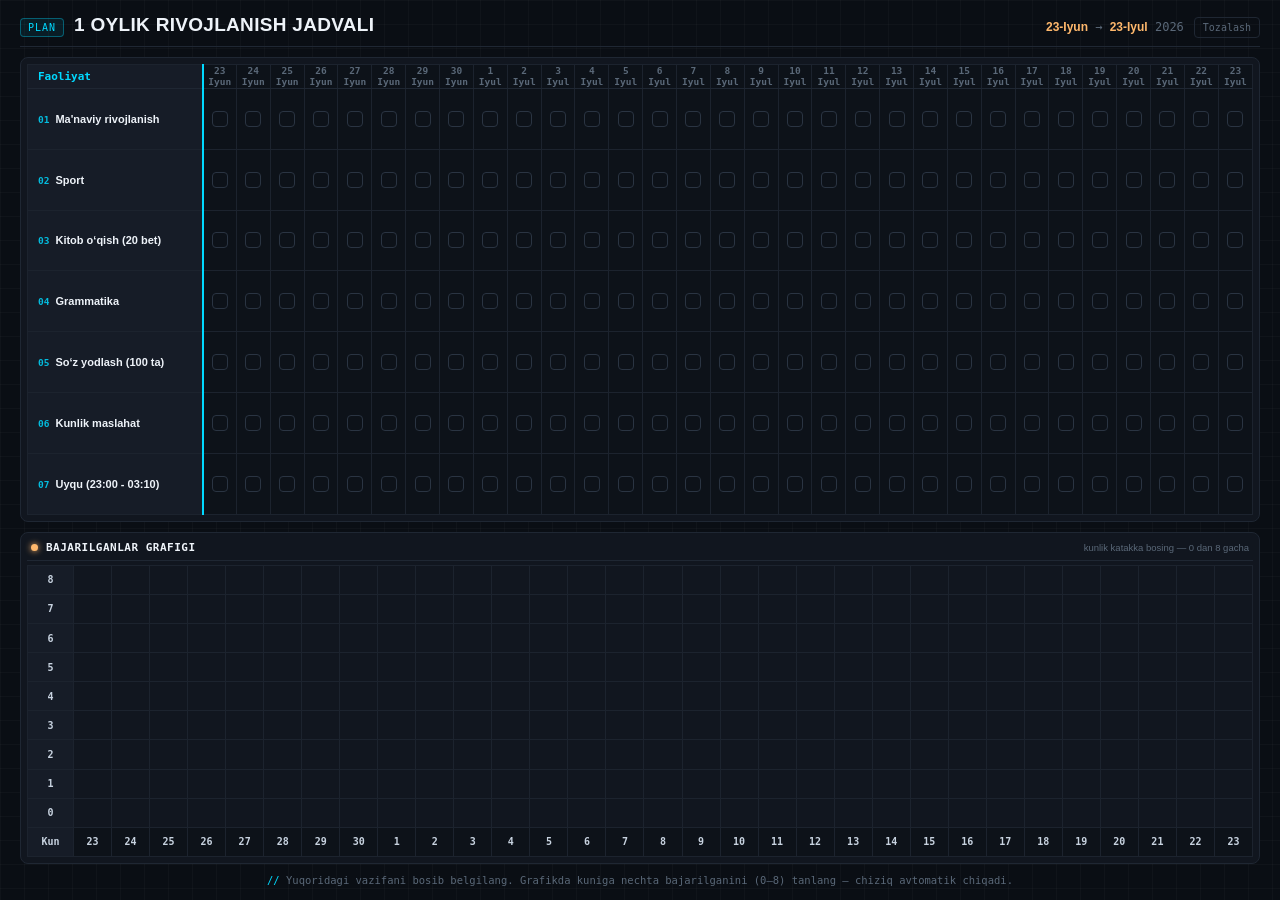
==== index.html @ 4766014f "Start" ====
<!-- <!doctype html>
<html lang="uz">
  <head>
    <meta charset="UTF-8" />
    <meta name="viewport" content="width=device-width, initial-scale=1.0" />
    <title>1 Oylik Reja</title>

    <style>
      * {
        margin: 0;
        padding: 0;
        box-sizing: border-box;
        font-family: "Segoe UI", sans-serif;
      }

      html,
      body {
        height: 100%;
        overflow: hidden;
        background: #0f172a;
        color: white;
        padding: 14px 18px;
        display: flex;
        flex-direction: column;
        gap: 10px;
      }

      .title {
        text-align: center;
        flex: 0 0 auto;
      }

      .title h1 {
        font-size: 24px;
        background: linear-gradient(45deg, #38bdf8, #22c55e);
        -webkit-background-clip: text;
        -webkit-text-fill-color: transparent;
        letter-spacing: 0.5px;
      }

      .title p {
        color: #cbd5e1;
        margin-top: 4px;
        font-size: 12px;
      }

      .table-wrapper {
        background: white;
        border-radius: 14px;
        padding: 8px;
        box-shadow: 0 0 30px rgba(0, 0, 0, 0.3);
        flex: 1 1 58%;
        display: flex;
        overflow: hidden;
      }

      table {
        border-collapse: collapse;
        width: 100%;
        height: 100%;
        color: #000;
        table-layout: fixed;
      }

      th,
      td {
        border: 1px solid #dbeafe;
        text-align: center;
        font-size: 10.5px;
        padding: 0;
      }

      .activity {
        width: 150px;
        text-align: left;
        padding-left: 8px;
        background: linear-gradient(135deg, #f59e0b, #f97316);
        color: white;
        font-weight: bold;
        font-size: 11px;
        position: sticky;
        left: 0;
      }

      thead th {
        background: #0ea5e9;
        color: white;
        font-size: 10px;
        line-height: 1.2;
        font-weight: 600;
      }

      tbody tr:hover td {
        background: #f0f9ff;
      }
      tbody tr:hover .activity {
        background: linear-gradient(135deg, #f59e0b, #f97316);
      }

      td[contenteditable="true"]:focus {
        background: #e0f2fe;
        outline: 2px solid #38bdf8;
      }

      .chart {
        background: white;
        padding: 8px;
        border-radius: 14px;
        color: black;
        flex: 1 1 38%;
        display: flex;
        flex-direction: column;
        overflow: hidden;
      }

      .chart-title {
        text-align: center;
        margin-bottom: 6px;
        color: #059669;
        font-size: 14px;
        flex: 0 0 auto;
      }

      .chart-table-holder {
        flex: 1 1 auto;
        overflow: hidden;
        display: flex;
      }

      .chart-table {
        width: 100%;
        height: 100%;
        border-collapse: collapse;
        table-layout: fixed;
      }

      .chart-table td,
      .chart-table th {
        border: 1px solid #d1fae5;
        font-size: 10px;
        text-align: center;
        padding: 0;
      }

      .score {
        background: linear-gradient(135deg, #10b981, #059669);
        color: white;
        font-weight: bold;
        width: 60px;
        position: sticky;
        left: 0;
      }

      .day-label {
        background: #ecfdf5;
        color: #065f46;
        font-weight: 600;
        font-size: 9.5px;
      }

      .legend {
        color: #cbd5e1;
        text-align: center;
        font-size: 11px;
        flex: 0 0 auto;
      }
    </style>
  </head>
  <body>
    <div class="title">
      <h1>🎯 1 OYLIK RIVOJLANISH JADVALI</h1>
      <p>23-Iyun 2026 → 23-Iyul 2026</p>
    </div>

    <div class="table-wrapper">
      <table id="planner">
        <thead>
          <tr id="dateRow">
            <th class="activity">Faoliyat</th>
          </tr>
        </thead>

        <tbody id="bodyRows"></tbody>
      </table>
    </div>

    <div class="chart">
      <h2 class="chart-title">📊 BAJARILGANLAR GRAFIGI</h2>

      <div class="chart-table-holder">
        <table class="chart-table" id="chartTable"></table>
      </div>
    </div>

    <div class="legend">
      Har kuni bajarilgan vazifalar sonini pastdagi grafikda belgilang.
    </div>

    <script>
      const activities = [
        "🕌 Ma'naviy rivojlanish",
        "💪 Sport",
        "📖 Kitob o‘qish (20 bet)",
        "📚 Grammatika",
        "🧠 So‘z yodlash (100 ta)",
        "💡 Kunlik maslahat",
        "😴 Uyqu (23:00 - 03:10)",
        "✅ Bajarilganlar soni",
      ];

      const start = new Date("2026-06-23");
      const end = new Date("2026-07-23");

      const dateRow = document.getElementById("dateRow");
      const bodyRows = document.getElementById("bodyRows");

      let dates = [];

      for (let d = new Date(start); d <= end; d.setDate(d.getDate() + 1)) {
        dates.push(new Date(d));

        const th = document.createElement("th");
        th.innerHTML =
          d.getDate() + "<br>" + (d.getMonth() == 5 ? "Iyun" : "Iyul");
        dateRow.appendChild(th);
      }

      activities.forEach((item) => {
        let tr = document.createElement("tr");

        let first = document.createElement("td");
        first.className = "activity";
        first.textContent = item;

        tr.appendChild(first);

        dates.forEach(() => {
          let td = document.createElement("td");
          td.contentEditable = true;
          tr.appendChild(td);
        });

        bodyRows.appendChild(tr);
      });

      const chartTable = document.getElementById("chartTable");

      for (let score = 8; score >= 1; score--) {
        let tr = document.createElement("tr");

        let first = document.createElement("td");
        first.className = "score";
        first.textContent = score;

        tr.appendChild(first);

        dates.forEach(() => {
          let td = document.createElement("td");
          td.contentEditable = true;
          tr.appendChild(td);
        });

        chartTable.appendChild(tr);
      }

      let bottomRow = document.createElement("tr");

      let empty = document.createElement("td");
      empty.className = "score";
      empty.textContent = "Kun";
      bottomRow.appendChild(empty);

      dates.forEach((d) => {
        let td = document.createElement("td");
        td.className = "day-label";
        td.innerHTML = d.getDate();
        bottomRow.appendChild(td);
      });

      chartTable.appendChild(bottomRow);
    </script>
  </body>
</html> -->

<!doctype html>
<html lang="uz">
  <head>
    <meta charset="UTF-8" />
    <meta name="viewport" content="width=device-width, initial-scale=1.0" />
    <title>1 Oylik Reja</title>

    <style>
      * {
        margin: 0;
        padding: 0;
        box-sizing: border-box;
        font-family: "Segoe UI", sans-serif;
        -webkit-tap-highlight-color: transparent;
      }

      html,
      body {
        height: 100%;
      }

      body {
        background: #0a0e14;
        background-image:
          linear-gradient(rgba(255, 255, 255, 0.025) 1px, transparent 1px),
          linear-gradient(
            90deg,
            rgba(255, 255, 255, 0.025) 1px,
            transparent 1px
          );
        background-size: 24px 24px;
        color: #c8d3e0;
      }

      /* ============================================================
         DESKTOP / TABLET LAYOUT  (>=768px) — full dashboard, no scroll
         ============================================================ */
      #desktopView {
        height: 100%;
        overflow: hidden;
        padding: 14px 20px;
        display: flex;
        flex-direction: column;
        gap: 10px;
      }

      .title {
        flex: 0 0 auto;
        display: flex;
        align-items: baseline;
        gap: 10px;
        border-bottom: 1px solid #1f2733;
        padding-bottom: 8px;
        flex-wrap: wrap;
      }

      .title .tag {
        font-family: "Consolas", "JetBrains Mono", monospace;
        font-size: 10px;
        color: #00d9ff;
        background: rgba(0, 217, 255, 0.08);
        border: 1px solid rgba(0, 217, 255, 0.35);
        padding: 3px 7px;
        border-radius: 4px;
        letter-spacing: 1px;
      }

      .title h1 {
        font-size: 19px;
        font-weight: 700;
        color: #eef3f9;
        letter-spacing: 0.3px;
      }

      .title .period {
        margin-left: auto;
        font-family: "Consolas", "JetBrains Mono", monospace;
        font-size: 12px;
        color: #5a6878;
      }
      .title .period b {
        color: #ffb86c;
        font-weight: 600;
      }

      .title .reset {
        font-family: "Consolas", "JetBrains Mono", monospace;
        font-size: 10px;
        color: #5a6878;
        background: transparent;
        border: 1px solid #1f2733;
        padding: 4px 8px;
        border-radius: 4px;
        cursor: pointer;
      }
      .title .reset:hover {
        color: #ff5c7a;
        border-color: #ff5c7a;
      }

      .table-wrapper {
        background: #11161f;
        border: 1px solid #1f2733;
        border-radius: 8px;
        padding: 6px;
        flex: 1 1 56%;
        display: flex;
        overflow: hidden;
      }

      table {
        border-collapse: collapse;
        width: 100%;
        height: 100%;
        table-layout: fixed;
      }

      th,
      td {
        border: 1px solid #1c232e;
        text-align: center;
        font-size: 10.5px;
        padding: 0;
        color: #c8d3e0;
      }

      .activity {
        width: 175px;
        text-align: left;
        padding-left: 10px;
        background: #161c27;
        font-weight: 600;
        font-size: 11px;
        color: #eef3f9;
        position: sticky;
        left: 0;
        border-right: 2px solid #00d9ff;
      }

      .activity .idx {
        font-family: "Consolas", "JetBrains Mono", monospace;
        color: #00d9ff;
        font-size: 9.5px;
        margin-right: 6px;
        opacity: 0.85;
      }

      thead th {
        background: #0d1219;
        color: #5a6878;
        font-size: 9.5px;
        line-height: 1.2;
        font-weight: 600;
        font-family: "Consolas", "JetBrains Mono", monospace;
        border-bottom: 1px solid #1f2733;
      }

      thead th.activity {
        color: #00d9ff;
        border-right: 2px solid #00d9ff;
      }

      tbody tr td:not(.activity) {
        background: #0d1219;
        cursor: pointer;
        position: relative;
      }
      tbody tr:hover td:not(.activity) {
        background: #161c27;
      }

      .check-cell .box {
        width: 16px;
        height: 16px;
        margin: 0 auto;
        border: 1.5px solid #2a3442;
        border-radius: 4px;
        display: flex;
        align-items: center;
        justify-content: center;
        transition: all 0.12s ease;
      }
      .check-cell.done .box {
        background: #00d9ff;
        border-color: #00d9ff;
        box-shadow: 0 0 8px rgba(0, 217, 255, 0.5);
      }
      .check-cell.done .box::after {
        content: "";
        width: 4px;
        height: 8px;
        border: solid #0a0e14;
        border-width: 0 2px 2px 0;
        transform: rotate(45deg) translate(-1px, -1px);
      }

      .chart {
        background: #11161f;
        border: 1px solid #1f2733;
        padding: 6px;
        border-radius: 8px;
        flex: 1 1 40%;
        display: flex;
        flex-direction: column;
        overflow: hidden;
      }

      .chart-title {
        flex: 0 0 auto;
        display: flex;
        align-items: center;
        gap: 8px;
        padding: 2px 4px 6px;
        font-size: 11px;
        font-weight: 600;
        color: #eef3f9;
        font-family: "Consolas", "JetBrains Mono", monospace;
        letter-spacing: 0.5px;
        border-bottom: 1px solid #1f2733;
        margin-bottom: 4px;
      }

      .chart-title .dot {
        width: 7px;
        height: 7px;
        border-radius: 50%;
        background: #ffb86c;
        box-shadow: 0 0 6px #ffb86c;
      }

      .chart-title .hint {
        margin-left: auto;
        font-size: 9.5px;
        color: #5a6878;
        font-weight: 400;
        letter-spacing: 0;
      }

      .chart-body {
        flex: 1 1 auto;
        position: relative;
        overflow: hidden;
        display: flex;
      }

      .chart-grid-area {
        position: relative;
        flex: 1 1 auto;
        display: flex;
      }

      .chart-table {
        width: 100%;
        height: 100%;
        border-collapse: collapse;
        table-layout: fixed;
      }

      .chart-table td,
      .chart-table th {
        border: 1px solid #1c232e;
        font-size: 10px;
        text-align: center;
        padding: 0;
        color: #c8d3e0;
      }

      .chart-table tbody tr td:not(.score) {
        background: #0d1219;
        cursor: pointer;
      }
      .chart-table tbody tr td:not(.score):hover {
        background: #161c27;
      }
      .chart-table tbody tr td.active {
        background: rgba(255, 184, 108, 0.16);
      }

      .score {
        background: #161c27;
        color: #ffb86c;
        font-weight: 700;
        font-family: "Consolas", "JetBrains Mono", monospace;
        width: 46px;
        position: sticky;
        left: 0;
        border-right: 2px solid #ffb86c;
      }

      .day-label {
        background: #0d1219;
        color: #5a6878;
        font-weight: 600;
        font-size: 9.5px;
        font-family: "Consolas", "JetBrains Mono", monospace;
      }

      #lineOverlay {
        position: absolute;
        top: 0;
        left: 0;
        pointer-events: none;
        z-index: 5;
      }

      .legend {
        flex: 0 0 auto;
        color: #5a6878;
        text-align: center;
        font-size: 10.5px;
        font-family: "Consolas", "JetBrains Mono", monospace;
      }
      .legend::before {
        content: "// ";
        color: #00d9ff;
      }

      /* ============================================================
         MOBILE LAYOUT  (<768px) — single "today card" mode
         ============================================================ */
      #mobileView {
        display: none;
        min-height: 100%;
        flex-direction: column;
        padding: 12px;
        gap: 10px;
      }

      .m-header {
        display: flex;
        align-items: center;
        justify-content: space-between;
        gap: 8px;
      }

      .m-tag {
        font-family: "Consolas", "JetBrains Mono", monospace;
        font-size: 9px;
        color: #00d9ff;
        background: rgba(0, 217, 255, 0.08);
        border: 1px solid rgba(0, 217, 255, 0.35);
        padding: 3px 6px;
        border-radius: 4px;
        letter-spacing: 0.5px;
        white-space: nowrap;
      }

      .m-reset {
        font-family: "Consolas", "JetBrains Mono", monospace;
        font-size: 9px;
        color: #5a6878;
        background: transparent;
        border: 1px solid #1f2733;
        padding: 4px 7px;
        border-radius: 4px;
      }

      .m-nav {
        display: flex;
        align-items: center;
        gap: 6px;
        background: #11161f;
        border: 1px solid #1f2733;
        border-radius: 10px;
        padding: 8px;
      }

      .m-nav button {
        flex: 0 0 auto;
        width: 34px;
        height: 34px;
        border-radius: 8px;
        background: #161c27;
        border: 1px solid #2a3442;
        color: #00d9ff;
        font-size: 16px;
        font-weight: 700;
      }
      .m-nav button:disabled {
        opacity: 0.3;
      }

      .m-daybox {
        flex: 1 1 auto;
        text-align: center;
      }

      .m-daynum {
        font-family: "Consolas", "JetBrains Mono", monospace;
        font-size: 20px;
        font-weight: 700;
        color: #eef3f9;
        line-height: 1;
      }

      .m-daymonth {
        font-family: "Consolas", "JetBrains Mono", monospace;
        font-size: 9px;
        color: #5a6878;
        text-transform: uppercase;
        letter-spacing: 1px;
        margin-top: 2px;
      }

      .m-dayindex {
        font-size: 9px;
        color: #ffb86c;
        font-family: "Consolas", "JetBrains Mono", monospace;
        margin-top: 1px;
      }

      .m-section-title {
        font-family: "Consolas", "JetBrains Mono", monospace;
        font-size: 10px;
        color: #5a6878;
        letter-spacing: 1px;
        text-transform: uppercase;
        padding: 2px 2px;
      }

      .m-tasklist {
        display: flex;
        flex-direction: column;
        gap: 6px;
      }

      .m-task {
        display: flex;
        align-items: center;
        gap: 10px;
        background: #11161f;
        border: 1px solid #1f2733;
        border-radius: 10px;
        padding: 10px 12px;
      }
      .m-task.done {
        border-color: rgba(0, 217, 255, 0.4);
        background: rgba(0, 217, 255, 0.06);
      }

      .m-task .m-box {
        flex: 0 0 auto;
        width: 22px;
        height: 22px;
        border-radius: 6px;
        border: 1.5px solid #2a3442;
        display: flex;
        align-items: center;
        justify-content: center;
      }
      .m-task.done .m-box {
        background: #00d9ff;
        border-color: #00d9ff;
        box-shadow: 0 0 8px rgba(0, 217, 255, 0.5);
      }
      .m-task.done .m-box::after {
        content: "";
        width: 6px;
        height: 11px;
        border: solid #0a0e14;
        border-width: 0 2.5px 2.5px 0;
        transform: rotate(45deg) translate(-1px, -1.5px);
      }

      .m-task .m-label {
        font-size: 13px;
        color: #c8d3e0;
        font-weight: 500;
      }
      .m-task.done .m-label {
        color: #eef3f9;
      }

      .m-score-row {
        background: #11161f;
        border: 1px solid #1f2733;
        border-radius: 10px;
        padding: 10px;
      }

      .m-score-label {
        font-family: "Consolas", "JetBrains Mono", monospace;
        font-size: 10px;
        color: #5a6878;
        letter-spacing: 0.5px;
        margin-bottom: 8px;
        display: flex;
        justify-content: space-between;
      }
      .m-score-label b {
        color: #ffb86c;
      }

      .m-score-grid {
        display: grid;
        grid-template-columns: repeat(9, 1fr);
        gap: 4px;
      }

      .m-score-btn {
        aspect-ratio: 1;
        border-radius: 6px;
        border: 1.5px solid #2a3442;
        background: #161c27;
        color: #c8d3e0;
        font-family: "Consolas", "JetBrains Mono", monospace;
        font-size: 11px;
        font-weight: 700;
      }
      .m-score-btn.active {
        background: #ffb86c;
        border-color: #ffb86c;
        color: #161c27;
        box-shadow: 0 0 8px rgba(255, 184, 108, 0.5);
      }

      .m-spark-wrap {
        background: #11161f;
        border: 1px solid #1f2733;
        border-radius: 10px;
        padding: 10px;
      }

      .m-spark-title {
        font-family: "Consolas", "JetBrains Mono", monospace;
        font-size: 9.5px;
        color: #5a6878;
        letter-spacing: 0.5px;
        margin-bottom: 6px;
      }

      #sparkSvg {
        width: 100%;
        height: 50px;
        display: block;
      }

      @media (max-width: 767px) {
        #desktopView {
          display: none;
        }
        #mobileView {
          display: flex;
        }
      }
    </style>
  </head>
  <body>
    <!-- ===================== DESKTOP / TABLET VIEW ===================== -->
    <div id="desktopView">
      <div class="title">
        <span class="tag">PLAN</span>
        <h1>1 OYLIK RIVOJLANISH JADVALI</h1>
        <span class="period"><b>23-Iyun</b> → <b>23-Iyul</b> 2026</span>
        <button class="reset" id="resetBtn">Tozalash</button>
      </div>

      <div class="table-wrapper">
        <table id="planner">
          <thead>
            <tr id="dateRow">
              <th class="activity">Faoliyat</th>
            </tr>
          </thead>
          <tbody id="bodyRows"></tbody>
        </table>
      </div>

      <div class="chart">
        <div class="chart-title">
          <span class="dot"></span>BAJARILGANLAR GRAFIGI
          <span class="hint">kunlik katakka bosing — 0 dan 8 gacha</span>
        </div>
        <div class="chart-body">
          <div class="chart-grid-area" id="chartGridArea">
            <table class="chart-table" id="chartTable"></table>
            <svg id="lineOverlay"></svg>
          </div>
        </div>
      </div>

      <div class="legend">
        Yuqoridagi vazifani bosib belgilang. Grafikda kuniga nechta
        bajarilganini (0–8) tanlang — chiziq avtomatik chiqadi.
      </div>
    </div>

    <!-- ===================== MOBILE "TODAY CARD" VIEW ===================== -->
    <div id="mobileView">
      <div class="m-header">
        <span class="m-tag">📋 1 OYLIK REJA</span>
        <button class="m-reset" id="mResetBtn">Tozalash</button>
      </div>

      <div class="m-nav">
        <button id="mPrev">‹</button>
        <div class="m-daybox">
          <div class="m-daynum" id="mDayNum">23</div>
          <div class="m-daymonth" id="mDayMonth">Iyun</div>
          <div class="m-dayindex" id="mDayIndex">1 / 31-kun</div>
        </div>
        <button id="mNext">›</button>
      </div>

      <div class="m-section-title">Bugungi vazifalar</div>
      <div class="m-tasklist" id="mTaskList"></div>

      <div class="m-score-row">
        <div class="m-score-label">
          <span>Bajarilganlar soni</span>
          <b id="mScoreVal">—</b>
        </div>
        <div class="m-score-grid" id="mScoreGrid"></div>
      </div>

      <div class="m-spark-wrap">
        <div class="m-spark-title">SO‘NGGI 7 KUN TRENDI</div>
        <svg
          id="sparkSvg"
          viewBox="0 0 280 50"
          preserveAspectRatio="none"
        ></svg>
      </div>
    </div>

    <script>
      const activities = [
        "Ma'naviy rivojlanish",
        "Sport",
        "Kitob o‘qish (20 bet)",
        "Grammatika",
        "So‘z yodlash (100 ta)",
        "Kunlik maslahat",
        "Uyqu (23:00 - 03:10)",
      ];

      const start = new Date("2026-06-23");
      const end = new Date("2026-07-23");

      let dates = [];
      for (let d = new Date(start); d <= end; d.setDate(d.getDate() + 1)) {
        dates.push(new Date(d));
      }
      const NUM_DAYS = dates.length;
      const STORE_KEY = "oylik_reja_v1";

      function loadState() {
        try {
          const raw = localStorage.getItem(STORE_KEY);
          if (raw) return JSON.parse(raw);
        } catch (e) {}
        return { checks: {}, scores: {} };
      }
      function saveState() {
        localStorage.setItem(STORE_KEY, JSON.stringify(state));
      }
      let state = loadState();

      let dayScores = new Array(NUM_DAYS).fill(null);
      for (let i = 0; i < NUM_DAYS; i++) {
        if (state.scores[i] !== undefined) dayScores[i] = state.scores[i];
      }

      const MONTHS_UZ = { 5: "Iyun", 6: "Iyul" };

      /* ===================== DESKTOP BUILD ===================== */
      const dateRow = document.getElementById("dateRow");
      const bodyRows = document.getElementById("bodyRows");

      dates.forEach((d) => {
        const th = document.createElement("th");
        th.innerHTML = d.getDate() + "<br>" + (MONTHS_UZ[d.getMonth()] || "");
        dateRow.appendChild(th);
      });

      const checkCells = []; // [rowIdx][dayIdx] -> td element

      activities.forEach((item, rowIdx) => {
        let tr = document.createElement("tr");
        let first = document.createElement("td");
        first.className = "activity";
        first.innerHTML =
          '<span class="idx">' +
          String(rowIdx + 1).padStart(2, "0") +
          "</span>" +
          item;
        tr.appendChild(first);

        checkCells[rowIdx] = [];

        dates.forEach((d, dayIdx) => {
          let td = document.createElement("td");
          td.className = "check-cell";
          const key = rowIdx + "_" + dayIdx;
          const box = document.createElement("div");
          box.className = "box";
          td.appendChild(box);

          if (state.checks[key]) td.classList.add("done");

          td.addEventListener("click", () => {
            toggleCheck(rowIdx, dayIdx);
          });

          tr.appendChild(td);
          checkCells[rowIdx][dayIdx] = td;
        });

        bodyRows.appendChild(tr);
      });

      function toggleCheck(rowIdx, dayIdx) {
        const key = rowIdx + "_" + dayIdx;
        const isDone = !state.checks[key];
        state.checks[key] = isDone;
        saveState();
        const cell = checkCells[rowIdx][dayIdx];
        if (cell) cell.classList.toggle("done", isDone);
        if (currentDay === dayIdx) renderMobileTasks();
      }

      const chartTable = document.getElementById("chartTable");
      const desktopScoreCells = {}; // "day_score" -> td

      for (let score = 8; score >= 0; score--) {
        let tr = document.createElement("tr");
        let first = document.createElement("td");
        first.className = "score";
        first.textContent = score;
        tr.appendChild(first);

        dates.forEach((d, dayIdx) => {
          let td = document.createElement("td");
          td.dataset.score = score;
          td.dataset.day = dayIdx;
          if (dayScores[dayIdx] === score) td.classList.add("active");

          td.addEventListener("click", () => setDayScore(dayIdx, score));

          tr.appendChild(td);
          desktopScoreCells[dayIdx + "_" + score] = td;
        });

        chartTable.appendChild(tr);
      }

      let bottomRow = document.createElement("tr");
      let emptyCell = document.createElement("td");
      emptyCell.className = "score";
      emptyCell.textContent = "Kun";
      bottomRow.appendChild(emptyCell);
      dates.forEach((d) => {
        let td = document.createElement("td");
        td.className = "day-label";
        td.innerHTML = d.getDate();
        bottomRow.appendChild(td);
      });
      chartTable.appendChild(bottomRow);

      function setDayScore(dayIdx, score) {
        const prev = dayScores[dayIdx];
        if (prev !== null && prev !== undefined) {
          const prevCell = desktopScoreCells[dayIdx + "_" + prev];
          if (prevCell) prevCell.classList.remove("active");
        }
        if (prev === score) {
          dayScores[dayIdx] = null;
          delete state.scores[dayIdx];
        } else {
          dayScores[dayIdx] = score;
          state.scores[dayIdx] = score;
          const newCell = desktopScoreCells[dayIdx + "_" + score];
          if (newCell) newCell.classList.add("active");
        }
        saveState();
        drawLine();
        if (currentDay === dayIdx) renderMobileScore();
        renderSparkline();
      }

      const svg = document.getElementById("lineOverlay");
      const gridArea = document.getElementById("chartGridArea");

      function drawLine() {
        if (
          getComputedStyle(document.getElementById("desktopView")).display ===
          "none"
        )
          return;
        const tableRect = chartTable.getBoundingClientRect();
        const areaRect = gridArea.getBoundingClientRect();

        svg.setAttribute("width", tableRect.width);
        svg.setAttribute("height", tableRect.height);
        svg.style.left = tableRect.left - areaRect.left + "px";
        svg.style.top = tableRect.top - areaRect.top + "px";
        svg.innerHTML = "";

        const points = [];
        dates.forEach((d, dayIdx) => {
          const val = dayScores[dayIdx];
          if (val === null || val === undefined) return;
          const cell = desktopScoreCells[dayIdx + "_" + val];
          if (!cell) return;
          const r = cell.getBoundingClientRect();
          const x = r.left - tableRect.left + r.width / 2;
          const y = r.top - tableRect.top + r.height / 2;
          points.push({ x, y, val });
        });
        if (points.length === 0) return;

        for (let i = 0; i < points.length - 1; i++) {
          const p1 = points[i],
            p2 = points[i + 1];
          const up = p2.val >= p1.val;
          const line = document.createElementNS(
            "http://www.w3.org/2000/svg",
            "line",
          );
          line.setAttribute("x1", p1.x);
          line.setAttribute("y1", p1.y);
          line.setAttribute("x2", p2.x);
          line.setAttribute("y2", p2.y);
          line.setAttribute("stroke", up ? "#34d399" : "#ff5c7a");
          line.setAttribute("stroke-width", "2");
          line.setAttribute("stroke-linecap", "round");
          svg.appendChild(line);
        }
        points.forEach((p) => {
          const c = document.createElementNS(
            "http://www.w3.org/2000/svg",
            "circle",
          );
          c.setAttribute("cx", p.x);
          c.setAttribute("cy", p.y);
          c.setAttribute("r", "3.2");
          c.setAttribute("fill", "#0a0e14");
          c.setAttribute("stroke", "#ffb86c");
          c.setAttribute("stroke-width", "1.6");
          svg.appendChild(c);
        });
      }

      document.getElementById("resetBtn").addEventListener("click", resetAll);
      document.getElementById("mResetBtn").addEventListener("click", resetAll);
      function resetAll() {
        if (!confirm("Hammasini tozalashni tasdiqlaysizmi?")) return;
        localStorage.removeItem(STORE_KEY);
        location.reload();
      }

      /* ===================== MOBILE BUILD ===================== */
      // find today's index if within range, else default to day 0
      let currentDay = 0;
      const today = new Date();
      today.setHours(0, 0, 0, 0);
      for (let i = 0; i < dates.length; i++) {
        if (dates[i].toDateString() === today.toDateString()) {
          currentDay = i;
          break;
        }
      }

      const mDayNum = document.getElementById("mDayNum");
      const mDayMonth = document.getElementById("mDayMonth");
      const mDayIndex = document.getElementById("mDayIndex");
      const mTaskList = document.getElementById("mTaskList");
      const mScoreGrid = document.getElementById("mScoreGrid");
      const mScoreVal = document.getElementById("mScoreVal");
      const mPrev = document.getElementById("mPrev");
      const mNext = document.getElementById("mNext");

      // build score buttons 0..8 once
      for (let s = 0; s <= 8; s++) {
        const btn = document.createElement("button");
        btn.className = "m-score-btn";
        btn.textContent = s;
        btn.dataset.score = s;
        btn.addEventListener("click", () => setDayScore(currentDay, s));
        mScoreGrid.appendChild(btn);
      }

      function renderMobileDay() {
        const d = dates[currentDay];
        mDayNum.textContent = d.getDate();
        mDayMonth.textContent = MONTHS_UZ[d.getMonth()] || "";
        mDayIndex.textContent = currentDay + 1 + " / " + NUM_DAYS + "-kun";
        mPrev.disabled = currentDay === 0;
        mNext.disabled = currentDay === NUM_DAYS - 1;
        renderMobileTasks();
        renderMobileScore();
      }

      function renderMobileTasks() {
        mTaskList.innerHTML = "";
        activities.forEach((item, rowIdx) => {
          const key = rowIdx + "_" + currentDay;
          const done = !!state.checks[key];

          const row = document.createElement("div");
          row.className = "m-task" + (done ? " done" : "");
          row.innerHTML =
            '<div class="m-box"></div><div class="m-label">' + item + "</div>";
          row.addEventListener("click", () => {
            toggleCheck(rowIdx, currentDay);
            row.classList.toggle("done");
          });
          mTaskList.appendChild(row);
        });
      }

      function renderMobileScore() {
        const val = dayScores[currentDay];
        mScoreVal.textContent = val === null || val === undefined ? "—" : val;
        const btns = mScoreGrid.querySelectorAll(".m-score-btn");
        btns.forEach((b) => {
          b.classList.toggle("active", Number(b.dataset.score) === val);
        });
      }

      mPrev.addEventListener("click", () => {
        if (currentDay > 0) {
          currentDay--;
          renderMobileDay();
        }
      });
      mNext.addEventListener("click", () => {
        if (currentDay < NUM_DAYS - 1) {
          currentDay++;
          renderMobileDay();
        }
      });

      // swipe support
      let touchStartX = null;
      const mobileView = document.getElementById("mobileView");
      mobileView.addEventListener(
        "touchstart",
        (e) => {
          touchStartX = e.changedTouches[0].clientX;
        },
        { passive: true },
      );
      mobileView.addEventListener(
        "touchend",
        (e) => {
          if (touchStartX === null) return;
          const dx = e.changedTouches[0].clientX - touchStartX;
          if (Math.abs(dx) > 40) {
            if (dx < 0 && currentDay < NUM_DAYS - 1) {
              currentDay++;
              renderMobileDay();
            } else if (dx > 0 && currentDay > 0) {
              currentDay--;
              renderMobileDay();
            }
          }
          touchStartX = null;
        },
        { passive: true },
      );

      /* ---------- mini sparkline (last 7 days up to currentDay) ---------- */
      const sparkSvg = document.getElementById("sparkSvg");

      function renderSparkline() {
        sparkSvg.innerHTML = "";
        const W = 280,
          H = 50,
          PAD = 6;

        const from = Math.max(0, currentDay - 6);
        const slice = [];
        for (let i = from; i <= currentDay; i++) {
          slice.push({ idx: i, val: dayScores[i] });
        }
        const known = slice.filter(
          (p) => p.val !== null && p.val !== undefined,
        );
        if (known.length === 0) {
          const txt = document.createElementNS(
            "http://www.w3.org/2000/svg",
            "text",
          );
          txt.setAttribute("x", W / 2);
          txt.setAttribute("y", H / 2 + 4);
          txt.setAttribute("text-anchor", "middle");
          txt.setAttribute("fill", "#5a6878");
          txt.setAttribute("font-size", "10");
          txt.setAttribute("font-family", "Consolas, monospace");
          txt.textContent = "Ma'lumot yo'q";
          sparkSvg.appendChild(txt);
          return;
        }

        const n = slice.length;
        const stepX = n > 1 ? (W - PAD * 2) / (n - 1) : 0;
        const points = slice.map((p, i) => {
          const x = PAD + stepX * i;
          const v = p.val === null || p.val === undefined ? null : p.val;
          const y = v === null ? null : H - PAD - (v / 8) * (H - PAD * 2);
          return { x, y, v };
        });

        for (let i = 0; i < points.length - 1; i++) {
          const p1 = points[i],
            p2 = points[i + 1];
          if (p1.y === null || p2.y === null) continue;
          const up = p2.v >= p1.v;
          const line = document.createElementNS(
            "http://www.w3.org/2000/svg",
            "line",
          );
          line.setAttribute("x1", p1.x);
          line.setAttribute("y1", p1.y);
          line.setAttribute("x2", p2.x);
          line.setAttribute("y2", p2.y);
          line.setAttribute("stroke", up ? "#34d399" : "#ff5c7a");
          line.setAttribute("stroke-width", "2.5");
          line.setAttribute("stroke-linecap", "round");
          sparkSvg.appendChild(line);
        }
        points.forEach((p, i) => {
          if (p.y === null) return;
          const c = document.createElementNS(
            "http://www.w3.org/2000/svg",
            "circle",
          );
          c.setAttribute("cx", p.x);
          c.setAttribute("cy", p.y);
          c.setAttribute("r", i === points.length - 1 ? "4" : "2.5");
          c.setAttribute(
            "fill",
            i === points.length - 1 ? "#ffb86c" : "#0a0e14",
          );
          c.setAttribute("stroke", "#ffb86c");
          c.setAttribute("stroke-width", "1.6");
          sparkSvg.appendChild(c);
        });
      }

      renderMobileDay();
      renderSparkline();

      const origRenderMobileDay = renderMobileDay;
      renderMobileDay = function () {
        origRenderMobileDay();
        renderSparkline();
      };

      window.addEventListener("resize", drawLine);
      requestAnimationFrame(drawLine);
      setTimeout(drawLine, 50);
    </script>
  </body>
</html>
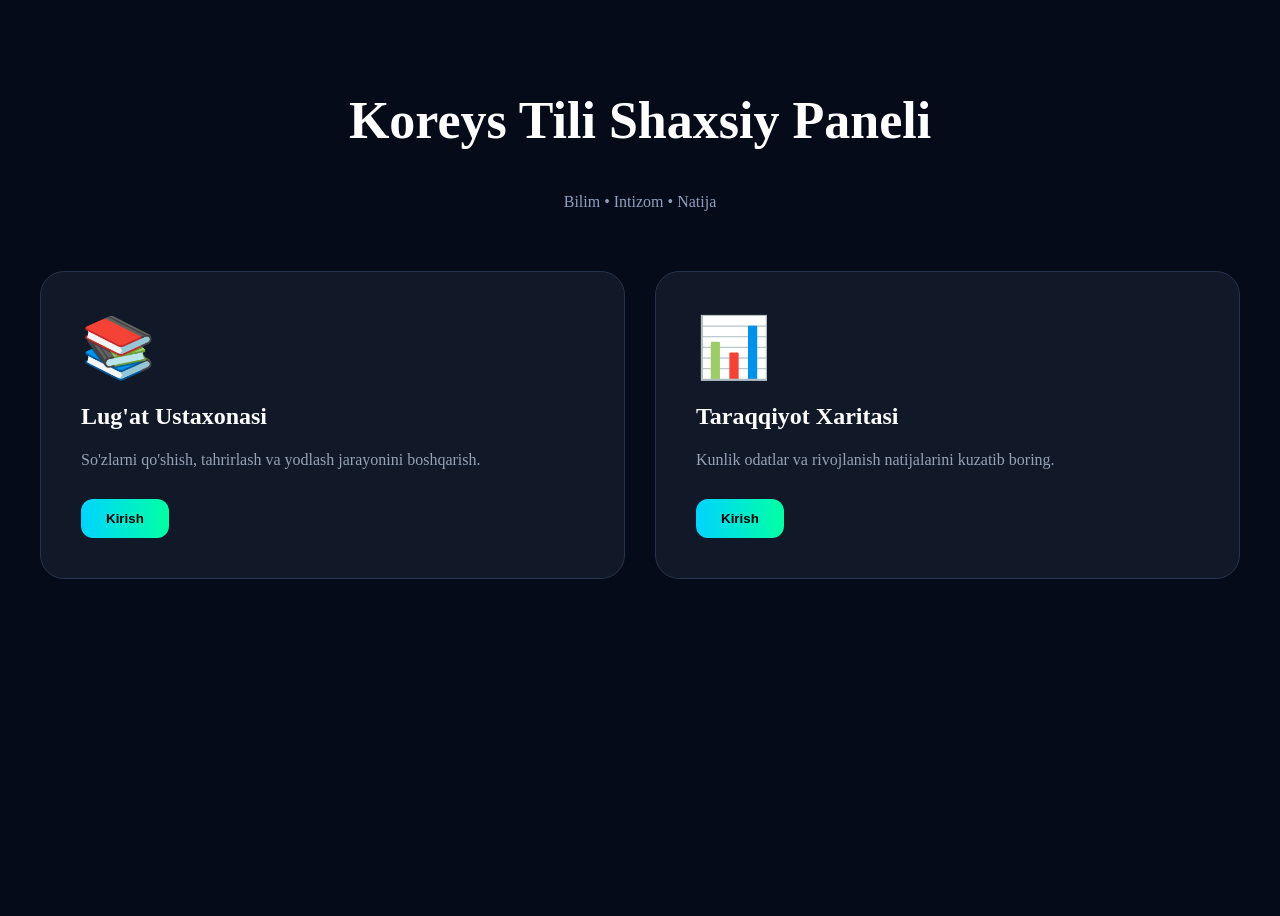
==== commit a41ce264: "kop ish boldi" ====
--- a/index.html
+++ b/index.html
@@ -1,1340 +1,35 @@
-<!-- <!doctype html>
-<html lang="uz">
+<!doctype html>
+<html lang="en">
   <head>
     <meta charset="UTF-8" />
     <meta name="viewport" content="width=device-width, initial-scale=1.0" />
-    <title>1 Oylik Reja</title>
-
-    <style>
-      * {
-        margin: 0;
-        padding: 0;
-        box-sizing: border-box;
-        font-family: "Segoe UI", sans-serif;
-      }
-
-      html,
-      body {
-        height: 100%;
-        overflow: hidden;
-        background: #0f172a;
-        color: white;
-        padding: 14px 18px;
-        display: flex;
-        flex-direction: column;
-        gap: 10px;
-      }
-
-      .title {
-        text-align: center;
-        flex: 0 0 auto;
-      }
-
-      .title h1 {
-        font-size: 24px;
-        background: linear-gradient(45deg, #38bdf8, #22c55e);
-        -webkit-background-clip: text;
-        -webkit-text-fill-color: transparent;
-        letter-spacing: 0.5px;
-      }
-
-      .title p {
-        color: #cbd5e1;
-        margin-top: 4px;
-        font-size: 12px;
-      }
-
-      .table-wrapper {
-        background: white;
-        border-radius: 14px;
-        padding: 8px;
-        box-shadow: 0 0 30px rgba(0, 0, 0, 0.3);
-        flex: 1 1 58%;
-        display: flex;
-        overflow: hidden;
-      }
-
-      table {
-        border-collapse: collapse;
-        width: 100%;
-        height: 100%;
-        color: #000;
-        table-layout: fixed;
-      }
-
-      th,
-      td {
-        border: 1px solid #dbeafe;
-        text-align: center;
-        font-size: 10.5px;
-        padding: 0;
-      }
-
-      .activity {
-        width: 150px;
-        text-align: left;
-        padding-left: 8px;
-        background: linear-gradient(135deg, #f59e0b, #f97316);
-        color: white;
-        font-weight: bold;
-        font-size: 11px;
-        position: sticky;
-        left: 0;
-      }
-
-      thead th {
-        background: #0ea5e9;
-        color: white;
-        font-size: 10px;
-        line-height: 1.2;
-        font-weight: 600;
-      }
-
-      tbody tr:hover td {
-        background: #f0f9ff;
-      }
-      tbody tr:hover .activity {
-        background: linear-gradient(135deg, #f59e0b, #f97316);
-      }
-
-      td[contenteditable="true"]:focus {
-        background: #e0f2fe;
-        outline: 2px solid #38bdf8;
-      }
-
-      .chart {
-        background: white;
-        padding: 8px;
-        border-radius: 14px;
-        color: black;
-        flex: 1 1 38%;
-        display: flex;
-        flex-direction: column;
-        overflow: hidden;
-      }
-
-      .chart-title {
-        text-align: center;
-        margin-bottom: 6px;
-        color: #059669;
-        font-size: 14px;
-        flex: 0 0 auto;
-      }
-
-      .chart-table-holder {
-        flex: 1 1 auto;
-        overflow: hidden;
-        display: flex;
-      }
-
-      .chart-table {
-        width: 100%;
-        height: 100%;
-        border-collapse: collapse;
-        table-layout: fixed;
-      }
-
-      .chart-table td,
-      .chart-table th {
-        border: 1px solid #d1fae5;
-        font-size: 10px;
-        text-align: center;
-        padding: 0;
-      }
-
-      .score {
-        background: linear-gradient(135deg, #10b981, #059669);
-        color: white;
-        font-weight: bold;
-        width: 60px;
-        position: sticky;
-        left: 0;
-      }
-
-      .day-label {
-        background: #ecfdf5;
-        color: #065f46;
-        font-weight: 600;
-        font-size: 9.5px;
-      }
-
-      .legend {
-        color: #cbd5e1;
-        text-align: center;
-        font-size: 11px;
-        flex: 0 0 auto;
-      }
-    </style>
+    <title>Document</title>
+    <link rel="stylesheet" href="./index.css" />
   </head>
   <body>
-    <div class="title">
-      <h1>🎯 1 OYLIK RIVOJLANISH JADVALI</h1>
-      <p>23-Iyun 2026 → 23-Iyul 2026</p>
-    </div>
-
-    <div class="table-wrapper">
-      <table id="planner">
-        <thead>
-          <tr id="dateRow">
-            <th class="activity">Faoliyat</th>
-          </tr>
-        </thead>
-
-        <tbody id="bodyRows"></tbody>
-      </table>
-    </div>
-
-    <div class="chart">
-      <h2 class="chart-title">📊 BAJARILGANLAR GRAFIGI</h2>
-
-      <div class="chart-table-holder">
-        <table class="chart-table" id="chartTable"></table>
-      </div>
-    </div>
-
-    <div class="legend">
-      Har kuni bajarilgan vazifalar sonini pastdagi grafikda belgilang.
-    </div>
-
-    <script>
-      const activities = [
-        "🕌 Ma'naviy rivojlanish",
-        "💪 Sport",
-        "📖 Kitob o‘qish (20 bet)",
-        "📚 Grammatika",
-        "🧠 So‘z yodlash (100 ta)",
-        "💡 Kunlik maslahat",
-        "😴 Uyqu (23:00 - 03:10)",
-        "✅ Bajarilganlar soni",
-      ];
-
-      const start = new Date("2026-06-23");
-      const end = new Date("2026-07-23");
-
-      const dateRow = document.getElementById("dateRow");
-      const bodyRows = document.getElementById("bodyRows");
-
-      let dates = [];
-
-      for (let d = new Date(start); d <= end; d.setDate(d.getDate() + 1)) {
-        dates.push(new Date(d));
-
-        const th = document.createElement("th");
-        th.innerHTML =
-          d.getDate() + "<br>" + (d.getMonth() == 5 ? "Iyun" : "Iyul");
-        dateRow.appendChild(th);
-      }
-
-      activities.forEach((item) => {
-        let tr = document.createElement("tr");
-
-        let first = document.createElement("td");
-        first.className = "activity";
-        first.textContent = item;
-
-        tr.appendChild(first);
-
-        dates.forEach(() => {
-          let td = document.createElement("td");
-          td.contentEditable = true;
-          tr.appendChild(td);
-        });
-
-        bodyRows.appendChild(tr);
-      });
-
-      const chartTable = document.getElementById("chartTable");
-
-      for (let score = 8; score >= 1; score--) {
-        let tr = document.createElement("tr");
-
-        let first = document.createElement("td");
-        first.className = "score";
-        first.textContent = score;
-
-        tr.appendChild(first);
-
-        dates.forEach(() => {
-          let td = document.createElement("td");
-          td.contentEditable = true;
-          tr.appendChild(td);
-        });
-
-        chartTable.appendChild(tr);
-      }
-
-      let bottomRow = document.createElement("tr");
-
-      let empty = document.createElement("td");
-      empty.className = "score";
-      empty.textContent = "Kun";
-      bottomRow.appendChild(empty);
-
-      dates.forEach((d) => {
-        let td = document.createElement("td");
-        td.className = "day-label";
-        td.innerHTML = d.getDate();
-        bottomRow.appendChild(td);
-      });
-
-      chartTable.appendChild(bottomRow);
-    </script>
-  </body>
-</html> -->
-
-<!doctype html>
-<html lang="uz">
-  <head>
-    <meta charset="UTF-8" />
-    <meta name="viewport" content="width=device-width, initial-scale=1.0" />
-    <title>1 Oylik Reja</title>
-
-    <style>
-      * {
-        margin: 0;
-        padding: 0;
-        box-sizing: border-box;
-        font-family: "Segoe UI", sans-serif;
-        -webkit-tap-highlight-color: transparent;
-      }
-
-      html,
-      body {
-        height: 100%;
-      }
-
-      body {
-        background: #0a0e14;
-        background-image:
-          linear-gradient(rgba(255, 255, 255, 0.025) 1px, transparent 1px),
-          linear-gradient(
-            90deg,
-            rgba(255, 255, 255, 0.025) 1px,
-            transparent 1px
-          );
-        background-size: 24px 24px;
-        color: #c8d3e0;
-      }
-
-      /* ============================================================
-         DESKTOP / TABLET LAYOUT  (>=768px) — full dashboard, no scroll
-         ============================================================ */
-      #desktopView {
-        height: 100%;
-        overflow: hidden;
-        padding: 14px 20px;
-        display: flex;
-        flex-direction: column;
-        gap: 10px;
-      }
-
-      .title {
-        flex: 0 0 auto;
-        display: flex;
-        align-items: baseline;
-        gap: 10px;
-        border-bottom: 1px solid #1f2733;
-        padding-bottom: 8px;
-        flex-wrap: wrap;
-      }
-
-      .title .tag {
-        font-family: "Consolas", "JetBrains Mono", monospace;
-        font-size: 10px;
-        color: #00d9ff;
-        background: rgba(0, 217, 255, 0.08);
-        border: 1px solid rgba(0, 217, 255, 0.35);
-        padding: 3px 7px;
-        border-radius: 4px;
-        letter-spacing: 1px;
-      }
-
-      .title h1 {
-        font-size: 19px;
-        font-weight: 700;
-        color: #eef3f9;
-        letter-spacing: 0.3px;
-      }
-
-      .title .period {
-        margin-left: auto;
-        font-family: "Consolas", "JetBrains Mono", monospace;
-        font-size: 12px;
-        color: #5a6878;
-      }
-      .title .period b {
-        color: #ffb86c;
-        font-weight: 600;
-      }
-
-      .title .reset {
-        font-family: "Consolas", "JetBrains Mono", monospace;
-        font-size: 10px;
-        color: #5a6878;
-        background: transparent;
-        border: 1px solid #1f2733;
-        padding: 4px 8px;
-        border-radius: 4px;
-        cursor: pointer;
-      }
-      .title .reset:hover {
-        color: #ff5c7a;
-        border-color: #ff5c7a;
-      }
-
-      .table-wrapper {
-        background: #11161f;
-        border: 1px solid #1f2733;
-        border-radius: 8px;
-        padding: 6px;
-        flex: 1 1 56%;
-        display: flex;
-        overflow: hidden;
-      }
-
-      table {
-        border-collapse: collapse;
-        width: 100%;
-        height: 100%;
-        table-layout: fixed;
-      }
-
-      th,
-      td {
-        border: 1px solid #1c232e;
-        text-align: center;
-        font-size: 10.5px;
-        padding: 0;
-        color: #c8d3e0;
-      }
-
-      .activity {
-        width: 175px;
-        text-align: left;
-        padding-left: 10px;
-        background: #161c27;
-        font-weight: 600;
-        font-size: 11px;
-        color: #eef3f9;
-        position: sticky;
-        left: 0;
-        border-right: 2px solid #00d9ff;
-      }
-
-      .activity .idx {
-        font-family: "Consolas", "JetBrains Mono", monospace;
-        color: #00d9ff;
-        font-size: 9.5px;
-        margin-right: 6px;
-        opacity: 0.85;
-      }
-
-      thead th {
-        background: #0d1219;
-        color: #5a6878;
-        font-size: 9.5px;
-        line-height: 1.2;
-        font-weight: 600;
-        font-family: "Consolas", "JetBrains Mono", monospace;
-        border-bottom: 1px solid #1f2733;
-      }
-
-      thead th.activity {
-        color: #00d9ff;
-        border-right: 2px solid #00d9ff;
-      }
-
-      tbody tr td:not(.activity) {
-        background: #0d1219;
-        cursor: pointer;
-        position: relative;
-      }
-      tbody tr:hover td:not(.activity) {
-        background: #161c27;
-      }
-
-      .check-cell .box {
-        width: 16px;
-        height: 16px;
-        margin: 0 auto;
-        border: 1.5px solid #2a3442;
-        border-radius: 4px;
-        display: flex;
-        align-items: center;
-        justify-content: center;
-        transition: all 0.12s ease;
-      }
-      .check-cell.done .box {
-        background: #00d9ff;
-        border-color: #00d9ff;
-        box-shadow: 0 0 8px rgba(0, 217, 255, 0.5);
-      }
-      .check-cell.done .box::after {
-        content: "";
-        width: 4px;
-        height: 8px;
-        border: solid #0a0e14;
-        border-width: 0 2px 2px 0;
-        transform: rotate(45deg) translate(-1px, -1px);
-      }
-
-      .chart {
-        background: #11161f;
-        border: 1px solid #1f2733;
-        padding: 6px;
-        border-radius: 8px;
-        flex: 1 1 40%;
-        display: flex;
-        flex-direction: column;
-        overflow: hidden;
-      }
-
-      .chart-title {
-        flex: 0 0 auto;
-        display: flex;
-        align-items: center;
-        gap: 8px;
-        padding: 2px 4px 6px;
-        font-size: 11px;
-        font-weight: 600;
-        color: #eef3f9;
-        font-family: "Consolas", "JetBrains Mono", monospace;
-        letter-spacing: 0.5px;
-        border-bottom: 1px solid #1f2733;
-        margin-bottom: 4px;
-      }
-
-      .chart-title .dot {
-        width: 7px;
-        height: 7px;
-        border-radius: 50%;
-        background: #ffb86c;
-        box-shadow: 0 0 6px #ffb86c;
-      }
-
-      .chart-title .hint {
-        margin-left: auto;
-        font-size: 9.5px;
-        color: #5a6878;
-        font-weight: 400;
-        letter-spacing: 0;
-      }
-
-      .chart-body {
-        flex: 1 1 auto;
-        position: relative;
-        overflow: hidden;
-        display: flex;
-      }
-
-      .chart-grid-area {
-        position: relative;
-        flex: 1 1 auto;
-        display: flex;
-      }
-
-      .chart-table {
-        width: 100%;
-        height: 100%;
-        border-collapse: collapse;
-        table-layout: fixed;
-      }
-
-      .chart-table td,
-      .chart-table th {
-        border: 1px solid #1c232e;
-        font-size: 10px;
-        text-align: center;
-        padding: 0;
-        color: #c8d3e0;
-      }
-
-      .chart-table tbody tr td:not(.score) {
-        background: #0d1219;
-        cursor: pointer;
-      }
-      .chart-table tbody tr td:not(.score):hover {
-        background: #161c27;
-      }
-      .chart-table tbody tr td.active {
-        background: rgba(255, 184, 108, 0.16);
-      }
-
-      .score {
-        background: #161c27;
-        color: #ffb86c;
-        font-weight: 700;
-        font-family: "Consolas", "JetBrains Mono", monospace;
-        width: 46px;
-        position: sticky;
-        left: 0;
-        border-right: 2px solid #ffb86c;
-      }
-
-      .day-label {
-        background: #0d1219;
-        color: #5a6878;
-        font-weight: 600;
-        font-size: 9.5px;
-        font-family: "Consolas", "JetBrains Mono", monospace;
-      }
-
-      #lineOverlay {
-        position: absolute;
-        top: 0;
-        left: 0;
-        pointer-events: none;
-        z-index: 5;
-      }
-
-      .legend {
-        flex: 0 0 auto;
-        color: #5a6878;
-        text-align: center;
-        font-size: 10.5px;
-        font-family: "Consolas", "JetBrains Mono", monospace;
-      }
-      .legend::before {
-        content: "// ";
-        color: #00d9ff;
-      }
-
-      /* ============================================================
-         MOBILE LAYOUT  (<768px) — single "today card" mode
-         ============================================================ */
-      #mobileView {
-        display: none;
-        min-height: 100%;
-        flex-direction: column;
-        padding: 12px;
-        gap: 10px;
-      }
-
-      .m-header {
-        display: flex;
-        align-items: center;
-        justify-content: space-between;
-        gap: 8px;
-      }
-
-      .m-tag {
-        font-family: "Consolas", "JetBrains Mono", monospace;
-        font-size: 9px;
-        color: #00d9ff;
-        background: rgba(0, 217, 255, 0.08);
-        border: 1px solid rgba(0, 217, 255, 0.35);
-        padding: 3px 6px;
-        border-radius: 4px;
-        letter-spacing: 0.5px;
-        white-space: nowrap;
-      }
-
-      .m-reset {
-        font-family: "Consolas", "JetBrains Mono", monospace;
-        font-size: 9px;
-        color: #5a6878;
-        background: transparent;
-        border: 1px solid #1f2733;
-        padding: 4px 7px;
-        border-radius: 4px;
-      }
-
-      .m-nav {
-        display: flex;
-        align-items: center;
-        gap: 6px;
-        background: #11161f;
-        border: 1px solid #1f2733;
-        border-radius: 10px;
-        padding: 8px;
-      }
-
-      .m-nav button {
-        flex: 0 0 auto;
-        width: 34px;
-        height: 34px;
-        border-radius: 8px;
-        background: #161c27;
-        border: 1px solid #2a3442;
-        color: #00d9ff;
-        font-size: 16px;
-        font-weight: 700;
-      }
-      .m-nav button:disabled {
-        opacity: 0.3;
-      }
-
-      .m-daybox {
-        flex: 1 1 auto;
-        text-align: center;
-      }
-
-      .m-daynum {
-        font-family: "Consolas", "JetBrains Mono", monospace;
-        font-size: 20px;
-        font-weight: 700;
-        color: #eef3f9;
-        line-height: 1;
-      }
-
-      .m-daymonth {
-        font-family: "Consolas", "JetBrains Mono", monospace;
-        font-size: 9px;
-        color: #5a6878;
-        text-transform: uppercase;
-        letter-spacing: 1px;
-        margin-top: 2px;
-      }
-
-      .m-dayindex {
-        font-size: 9px;
-        color: #ffb86c;
-        font-family: "Consolas", "JetBrains Mono", monospace;
-        margin-top: 1px;
-      }
-
-      .m-section-title {
-        font-family: "Consolas", "JetBrains Mono", monospace;
-        font-size: 10px;
-        color: #5a6878;
-        letter-spacing: 1px;
-        text-transform: uppercase;
-        padding: 2px 2px;
-      }
-
-      .m-tasklist {
-        display: flex;
-        flex-direction: column;
-        gap: 6px;
-      }
-
-      .m-task {
-        display: flex;
-        align-items: center;
-        gap: 10px;
-        background: #11161f;
-        border: 1px solid #1f2733;
-        border-radius: 10px;
-        padding: 10px 12px;
-      }
-      .m-task.done {
-        border-color: rgba(0, 217, 255, 0.4);
-        background: rgba(0, 217, 255, 0.06);
-      }
-
-      .m-task .m-box {
-        flex: 0 0 auto;
-        width: 22px;
-        height: 22px;
-        border-radius: 6px;
-        border: 1.5px solid #2a3442;
-        display: flex;
-        align-items: center;
-        justify-content: center;
-      }
-      .m-task.done .m-box {
-        background: #00d9ff;
-        border-color: #00d9ff;
-        box-shadow: 0 0 8px rgba(0, 217, 255, 0.5);
-      }
-      .m-task.done .m-box::after {
-        content: "";
-        width: 6px;
-        height: 11px;
-        border: solid #0a0e14;
-        border-width: 0 2.5px 2.5px 0;
-        transform: rotate(45deg) translate(-1px, -1.5px);
-      }
-
-      .m-task .m-label {
-        font-size: 13px;
-        color: #c8d3e0;
-        font-weight: 500;
-      }
-      .m-task.done .m-label {
-        color: #eef3f9;
-      }
-
-      .m-score-row {
-        background: #11161f;
-        border: 1px solid #1f2733;
-        border-radius: 10px;
-        padding: 10px;
-      }
-
-      .m-score-label {
-        font-family: "Consolas", "JetBrains Mono", monospace;
-        font-size: 10px;
-        color: #5a6878;
-        letter-spacing: 0.5px;
-        margin-bottom: 8px;
-        display: flex;
-        justify-content: space-between;
-      }
-      .m-score-label b {
-        color: #ffb86c;
-      }
-
-      .m-score-grid {
-        display: grid;
-        grid-template-columns: repeat(9, 1fr);
-        gap: 4px;
-      }
-
-      .m-score-btn {
-        aspect-ratio: 1;
-        border-radius: 6px;
-        border: 1.5px solid #2a3442;
-        background: #161c27;
-        color: #c8d3e0;
-        font-family: "Consolas", "JetBrains Mono", monospace;
-        font-size: 11px;
-        font-weight: 700;
-      }
-      .m-score-btn.active {
-        background: #ffb86c;
-        border-color: #ffb86c;
-        color: #161c27;
-        box-shadow: 0 0 8px rgba(255, 184, 108, 0.5);
-      }
-
-      .m-spark-wrap {
-        background: #11161f;
-        border: 1px solid #1f2733;
-        border-radius: 10px;
-        padding: 10px;
-      }
-
-      .m-spark-title {
-        font-family: "Consolas", "JetBrains Mono", monospace;
-        font-size: 9.5px;
-        color: #5a6878;
-        letter-spacing: 0.5px;
-        margin-bottom: 6px;
-      }
-
-      #sparkSvg {
-        width: 100%;
-        height: 50px;
-        display: block;
-      }
-
-      @media (max-width: 767px) {
-        #desktopView {
-          display: none;
-        }
-        #mobileView {
-          display: flex;
-        }
-      }
-    </style>
-  </head>
-  <body>
-    <!-- ===================== DESKTOP / TABLET VIEW ===================== -->
-    <div id="desktopView">
-      <div class="title">
-        <span class="tag">PLAN</span>
-        <h1>1 OYLIK RIVOJLANISH JADVALI</h1>
-        <span class="period"><b>23-Iyun</b> → <b>23-Iyul</b> 2026</span>
-        <button class="reset" id="resetBtn">Tozalash</button>
+    <section class="home">
+      <div class="hero">
+        <h1>Koreys Tili Shaxsiy Paneli</h1>
+        <p>Bilim • Intizom • Natija</p>
       </div>
 
-      <div class="table-wrapper">
-        <table id="planner">
-          <thead>
-            <tr id="dateRow">
-              <th class="activity">Faoliyat</th>
-            </tr>
-          </thead>
-          <tbody id="bodyRows"></tbody>
-        </table>
+      <div class="cards">
+        <a href="./lugat.html" class="card">
+          <div class="icon">📚</div>
+          <h2>Lug'at Ustaxonasi</h2>
+          <p>
+            So'zlarni qo'shish, tahrirlash va yodlash jarayonini boshqarish.
+          </p>
+          <button>Kirish</button>
+        </a>
+
+        <a href="./reja.html" class="card">
+          <div class="icon">📊</div>
+          <h2>Taraqqiyot Xaritasi</h2>
+          <p>Kunlik odatlar va rivojlanish natijalarini kuzatib boring.</p>
+          <button>Kirish</button>
+        </a>
       </div>
-
-      <div class="chart">
-        <div class="chart-title">
-          <span class="dot"></span>BAJARILGANLAR GRAFIGI
-          <span class="hint">kunlik katakka bosing — 0 dan 8 gacha</span>
-        </div>
-        <div class="chart-body">
-          <div class="chart-grid-area" id="chartGridArea">
-            <table class="chart-table" id="chartTable"></table>
-            <svg id="lineOverlay"></svg>
-          </div>
-        </div>
-      </div>
-
-      <div class="legend">
-        Yuqoridagi vazifani bosib belgilang. Grafikda kuniga nechta
-        bajarilganini (0–8) tanlang — chiziq avtomatik chiqadi.
-      </div>
-    </div>
-
-    <!-- ===================== MOBILE "TODAY CARD" VIEW ===================== -->
-    <div id="mobileView">
-      <div class="m-header">
-        <span class="m-tag">📋 1 OYLIK REJA</span>
-        <button class="m-reset" id="mResetBtn">Tozalash</button>
-      </div>
-
-      <div class="m-nav">
-        <button id="mPrev">‹</button>
-        <div class="m-daybox">
-          <div class="m-daynum" id="mDayNum">23</div>
-          <div class="m-daymonth" id="mDayMonth">Iyun</div>
-          <div class="m-dayindex" id="mDayIndex">1 / 31-kun</div>
-        </div>
-        <button id="mNext">›</button>
-      </div>
-
-      <div class="m-section-title">Bugungi vazifalar</div>
-      <div class="m-tasklist" id="mTaskList"></div>
-
-      <div class="m-score-row">
-        <div class="m-score-label">
-          <span>Bajarilganlar soni</span>
-          <b id="mScoreVal">—</b>
-        </div>
-        <div class="m-score-grid" id="mScoreGrid"></div>
-      </div>
-
-      <div class="m-spark-wrap">
-        <div class="m-spark-title">SO‘NGGI 7 KUN TRENDI</div>
-        <svg
-          id="sparkSvg"
-          viewBox="0 0 280 50"
-          preserveAspectRatio="none"
-        ></svg>
-      </div>
-    </div>
-
-    <script>
-      const activities = [
-        "Ma'naviy rivojlanish",
-        "Sport",
-        "Kitob o‘qish (20 bet)",
-        "Grammatika",
-        "So‘z yodlash (100 ta)",
-        "Kunlik maslahat",
-        "Uyqu (23:00 - 03:10)",
-      ];
-
-      const start = new Date("2026-06-23");
-      const end = new Date("2026-07-23");
-
-      let dates = [];
-      for (let d = new Date(start); d <= end; d.setDate(d.getDate() + 1)) {
-        dates.push(new Date(d));
-      }
-      const NUM_DAYS = dates.length;
-      const STORE_KEY = "oylik_reja_v1";
-
-      function loadState() {
-        try {
-          const raw = localStorage.getItem(STORE_KEY);
-          if (raw) return JSON.parse(raw);
-        } catch (e) {}
-        return { checks: {}, scores: {} };
-      }
-      function saveState() {
-        localStorage.setItem(STORE_KEY, JSON.stringify(state));
-      }
-      let state = loadState();
-
-      let dayScores = new Array(NUM_DAYS).fill(null);
-      for (let i = 0; i < NUM_DAYS; i++) {
-        if (state.scores[i] !== undefined) dayScores[i] = state.scores[i];
-      }
-
-      const MONTHS_UZ = { 5: "Iyun", 6: "Iyul" };
-
-      /* ===================== DESKTOP BUILD ===================== */
-      const dateRow = document.getElementById("dateRow");
-      const bodyRows = document.getElementById("bodyRows");
-
-      dates.forEach((d) => {
-        const th = document.createElement("th");
-        th.innerHTML = d.getDate() + "<br>" + (MONTHS_UZ[d.getMonth()] || "");
-        dateRow.appendChild(th);
-      });
-
-      const checkCells = []; // [rowIdx][dayIdx] -> td element
-
-      activities.forEach((item, rowIdx) => {
-        let tr = document.createElement("tr");
-        let first = document.createElement("td");
-        first.className = "activity";
-        first.innerHTML =
-          '<span class="idx">' +
-          String(rowIdx + 1).padStart(2, "0") +
-          "</span>" +
-          item;
-        tr.appendChild(first);
-
-        checkCells[rowIdx] = [];
-
-        dates.forEach((d, dayIdx) => {
-          let td = document.createElement("td");
-          td.className = "check-cell";
-          const key = rowIdx + "_" + dayIdx;
-          const box = document.createElement("div");
-          box.className = "box";
-          td.appendChild(box);
-
-          if (state.checks[key]) td.classList.add("done");
-
-          td.addEventListener("click", () => {
-            toggleCheck(rowIdx, dayIdx);
-          });
-
-          tr.appendChild(td);
-          checkCells[rowIdx][dayIdx] = td;
-        });
-
-        bodyRows.appendChild(tr);
-      });
-
-      function toggleCheck(rowIdx, dayIdx) {
-        const key = rowIdx + "_" + dayIdx;
-        const isDone = !state.checks[key];
-        state.checks[key] = isDone;
-        saveState();
-        const cell = checkCells[rowIdx][dayIdx];
-        if (cell) cell.classList.toggle("done", isDone);
-        if (currentDay === dayIdx) renderMobileTasks();
-      }
-
-      const chartTable = document.getElementById("chartTable");
-      const desktopScoreCells = {}; // "day_score" -> td
-
-      for (let score = 8; score >= 0; score--) {
-        let tr = document.createElement("tr");
-        let first = document.createElement("td");
-        first.className = "score";
-        first.textContent = score;
-        tr.appendChild(first);
-
-        dates.forEach((d, dayIdx) => {
-          let td = document.createElement("td");
-          td.dataset.score = score;
-          td.dataset.day = dayIdx;
-          if (dayScores[dayIdx] === score) td.classList.add("active");
-
-          td.addEventListener("click", () => setDayScore(dayIdx, score));
-
-          tr.appendChild(td);
-          desktopScoreCells[dayIdx + "_" + score] = td;
-        });
-
-        chartTable.appendChild(tr);
-      }
-
-      let bottomRow = document.createElement("tr");
-      let emptyCell = document.createElement("td");
-      emptyCell.className = "score";
-      emptyCell.textContent = "Kun";
-      bottomRow.appendChild(emptyCell);
-      dates.forEach((d) => {
-        let td = document.createElement("td");
-        td.className = "day-label";
-        td.innerHTML = d.getDate();
-        bottomRow.appendChild(td);
-      });
-      chartTable.appendChild(bottomRow);
-
-      function setDayScore(dayIdx, score) {
-        const prev = dayScores[dayIdx];
-        if (prev !== null && prev !== undefined) {
-          const prevCell = desktopScoreCells[dayIdx + "_" + prev];
-          if (prevCell) prevCell.classList.remove("active");
-        }
-        if (prev === score) {
-          dayScores[dayIdx] = null;
-          delete state.scores[dayIdx];
-        } else {
-          dayScores[dayIdx] = score;
-          state.scores[dayIdx] = score;
-          const newCell = desktopScoreCells[dayIdx + "_" + score];
-          if (newCell) newCell.classList.add("active");
-        }
-        saveState();
-        drawLine();
-        if (currentDay === dayIdx) renderMobileScore();
-        renderSparkline();
-      }
-
-      const svg = document.getElementById("lineOverlay");
-      const gridArea = document.getElementById("chartGridArea");
-
-      function drawLine() {
-        if (
-          getComputedStyle(document.getElementById("desktopView")).display ===
-          "none"
-        )
-          return;
-        const tableRect = chartTable.getBoundingClientRect();
-        const areaRect = gridArea.getBoundingClientRect();
-
-        svg.setAttribute("width", tableRect.width);
-        svg.setAttribute("height", tableRect.height);
-        svg.style.left = tableRect.left - areaRect.left + "px";
-        svg.style.top = tableRect.top - areaRect.top + "px";
-        svg.innerHTML = "";
-
-        const points = [];
-        dates.forEach((d, dayIdx) => {
-          const val = dayScores[dayIdx];
-          if (val === null || val === undefined) return;
-          const cell = desktopScoreCells[dayIdx + "_" + val];
-          if (!cell) return;
-          const r = cell.getBoundingClientRect();
-          const x = r.left - tableRect.left + r.width / 2;
-          const y = r.top - tableRect.top + r.height / 2;
-          points.push({ x, y, val });
-        });
-        if (points.length === 0) return;
-
-        for (let i = 0; i < points.length - 1; i++) {
-          const p1 = points[i],
-            p2 = points[i + 1];
-          const up = p2.val >= p1.val;
-          const line = document.createElementNS(
-            "http://www.w3.org/2000/svg",
-            "line",
-          );
-          line.setAttribute("x1", p1.x);
-          line.setAttribute("y1", p1.y);
-          line.setAttribute("x2", p2.x);
-          line.setAttribute("y2", p2.y);
-          line.setAttribute("stroke", up ? "#34d399" : "#ff5c7a");
-          line.setAttribute("stroke-width", "2");
-          line.setAttribute("stroke-linecap", "round");
-          svg.appendChild(line);
-        }
-        points.forEach((p) => {
-          const c = document.createElementNS(
-            "http://www.w3.org/2000/svg",
-            "circle",
-          );
-          c.setAttribute("cx", p.x);
-          c.setAttribute("cy", p.y);
-          c.setAttribute("r", "3.2");
-          c.setAttribute("fill", "#0a0e14");
-          c.setAttribute("stroke", "#ffb86c");
-          c.setAttribute("stroke-width", "1.6");
-          svg.appendChild(c);
-        });
-      }
-
-      document.getElementById("resetBtn").addEventListener("click", resetAll);
-      document.getElementById("mResetBtn").addEventListener("click", resetAll);
-      function resetAll() {
-        if (!confirm("Hammasini tozalashni tasdiqlaysizmi?")) return;
-        localStorage.removeItem(STORE_KEY);
-        location.reload();
-      }
-
-      /* ===================== MOBILE BUILD ===================== */
-      // find today's index if within range, else default to day 0
-      let currentDay = 0;
-      const today = new Date();
-      today.setHours(0, 0, 0, 0);
-      for (let i = 0; i < dates.length; i++) {
-        if (dates[i].toDateString() === today.toDateString()) {
-          currentDay = i;
-          break;
-        }
-      }
-
-      const mDayNum = document.getElementById("mDayNum");
-      const mDayMonth = document.getElementById("mDayMonth");
-      const mDayIndex = document.getElementById("mDayIndex");
-      const mTaskList = document.getElementById("mTaskList");
-      const mScoreGrid = document.getElementById("mScoreGrid");
-      const mScoreVal = document.getElementById("mScoreVal");
-      const mPrev = document.getElementById("mPrev");
-      const mNext = document.getElementById("mNext");
-
-      // build score buttons 0..8 once
-      for (let s = 0; s <= 8; s++) {
-        const btn = document.createElement("button");
-        btn.className = "m-score-btn";
-        btn.textContent = s;
-        btn.dataset.score = s;
-        btn.addEventListener("click", () => setDayScore(currentDay, s));
-        mScoreGrid.appendChild(btn);
-      }
-
-      function renderMobileDay() {
-        const d = dates[currentDay];
-        mDayNum.textContent = d.getDate();
-        mDayMonth.textContent = MONTHS_UZ[d.getMonth()] || "";
-        mDayIndex.textContent = currentDay + 1 + " / " + NUM_DAYS + "-kun";
-        mPrev.disabled = currentDay === 0;
-        mNext.disabled = currentDay === NUM_DAYS - 1;
-        renderMobileTasks();
-        renderMobileScore();
-      }
-
-      function renderMobileTasks() {
-        mTaskList.innerHTML = "";
-        activities.forEach((item, rowIdx) => {
-          const key = rowIdx + "_" + currentDay;
-          const done = !!state.checks[key];
-
-          const row = document.createElement("div");
-          row.className = "m-task" + (done ? " done" : "");
-          row.innerHTML =
-            '<div class="m-box"></div><div class="m-label">' + item + "</div>";
-          row.addEventListener("click", () => {
-            toggleCheck(rowIdx, currentDay);
-            row.classList.toggle("done");
-          });
-          mTaskList.appendChild(row);
-        });
-      }
-
-      function renderMobileScore() {
-        const val = dayScores[currentDay];
-        mScoreVal.textContent = val === null || val === undefined ? "—" : val;
-        const btns = mScoreGrid.querySelectorAll(".m-score-btn");
-        btns.forEach((b) => {
-          b.classList.toggle("active", Number(b.dataset.score) === val);
-        });
-      }
-
-      mPrev.addEventListener("click", () => {
-        if (currentDay > 0) {
-          currentDay--;
-          renderMobileDay();
-        }
-      });
-      mNext.addEventListener("click", () => {
-        if (currentDay < NUM_DAYS - 1) {
-          currentDay++;
-          renderMobileDay();
-        }
-      });
-
-      // swipe support
-      let touchStartX = null;
-      const mobileView = document.getElementById("mobileView");
-      mobileView.addEventListener(
-        "touchstart",
-        (e) => {
-          touchStartX = e.changedTouches[0].clientX;
-        },
-        { passive: true },
-      );
-      mobileView.addEventListener(
-        "touchend",
-        (e) => {
-          if (touchStartX === null) return;
-          const dx = e.changedTouches[0].clientX - touchStartX;
-          if (Math.abs(dx) > 40) {
-            if (dx < 0 && currentDay < NUM_DAYS - 1) {
-              currentDay++;
-              renderMobileDay();
-            } else if (dx > 0 && currentDay > 0) {
-              currentDay--;
-              renderMobileDay();
-            }
-          }
-          touchStartX = null;
-        },
-        { passive: true },
-      );
-
-      /* ---------- mini sparkline (last 7 days up to currentDay) ---------- */
-      const sparkSvg = document.getElementById("sparkSvg");
-
-      function renderSparkline() {
-        sparkSvg.innerHTML = "";
-        const W = 280,
-          H = 50,
-          PAD = 6;
-
-        const from = Math.max(0, currentDay - 6);
-        const slice = [];
-        for (let i = from; i <= currentDay; i++) {
-          slice.push({ idx: i, val: dayScores[i] });
-        }
-        const known = slice.filter(
-          (p) => p.val !== null && p.val !== undefined,
-        );
-        if (known.length === 0) {
-          const txt = document.createElementNS(
-            "http://www.w3.org/2000/svg",
-            "text",
-          );
-          txt.setAttribute("x", W / 2);
-          txt.setAttribute("y", H / 2 + 4);
-          txt.setAttribute("text-anchor", "middle");
-          txt.setAttribute("fill", "#5a6878");
-          txt.setAttribute("font-size", "10");
-          txt.setAttribute("font-family", "Consolas, monospace");
-          txt.textContent = "Ma'lumot yo'q";
-          sparkSvg.appendChild(txt);
-          return;
-        }
-
-        const n = slice.length;
-        const stepX = n > 1 ? (W - PAD * 2) / (n - 1) : 0;
-        const points = slice.map((p, i) => {
-          const x = PAD + stepX * i;
-          const v = p.val === null || p.val === undefined ? null : p.val;
-          const y = v === null ? null : H - PAD - (v / 8) * (H - PAD * 2);
-          return { x, y, v };
-        });
-
-        for (let i = 0; i < points.length - 1; i++) {
-          const p1 = points[i],
-            p2 = points[i + 1];
-          if (p1.y === null || p2.y === null) continue;
-          const up = p2.v >= p1.v;
-          const line = document.createElementNS(
-            "http://www.w3.org/2000/svg",
-            "line",
-          );
-          line.setAttribute("x1", p1.x);
-          line.setAttribute("y1", p1.y);
-          line.setAttribute("x2", p2.x);
-          line.setAttribute("y2", p2.y);
-          line.setAttribute("stroke", up ? "#34d399" : "#ff5c7a");
-          line.setAttribute("stroke-width", "2.5");
-          line.setAttribute("stroke-linecap", "round");
-          sparkSvg.appendChild(line);
-        }
-        points.forEach((p, i) => {
-          if (p.y === null) return;
-          const c = document.createElementNS(
-            "http://www.w3.org/2000/svg",
-            "circle",
-          );
-          c.setAttribute("cx", p.x);
-          c.setAttribute("cy", p.y);
-          c.setAttribute("r", i === points.length - 1 ? "4" : "2.5");
-          c.setAttribute(
-            "fill",
-            i === points.length - 1 ? "#ffb86c" : "#0a0e14",
-          );
-          c.setAttribute("stroke", "#ffb86c");
-          c.setAttribute("stroke-width", "1.6");
-          sparkSvg.appendChild(c);
-        });
-      }
-
-      renderMobileDay();
-      renderSparkline();
-
-      const origRenderMobileDay = renderMobileDay;
-      renderMobileDay = function () {
-        origRenderMobileDay();
-        renderSparkline();
-      };
-
-      window.addEventListener("resize", drawLine);
-      requestAnimationFrame(drawLine);
-      setTimeout(drawLine, 50);
-    </script>
+    </section>
   </body>
 </html>
--- a/index.css
+++ b/index.css
@@ -0,0 +1,74 @@
+body {
+  background: #050b18;
+  min-height: 100vh;
+  color: #fff;
+}
+
+.home {
+  max-width: 1200px;
+  margin: auto;
+  padding: 40px 20px;
+}
+
+.hero {
+  text-align: center;
+  margin-bottom: 60px;
+}
+
+.hero h1 {
+  font-size: 52px;
+  font-weight: 800;
+  color: #fff;
+}
+
+.hero p {
+  color: #8ea0c0;
+  margin-top: 10px;
+}
+
+.cards {
+  display: grid;
+  grid-template-columns: repeat(2, 1fr);
+  gap: 30px;
+}
+
+.card {
+  text-decoration: none;
+  color: white;
+  background: #111827;
+  border: 1px solid #26334d;
+  border-radius: 24px;
+  padding: 40px;
+  transition: 0.3s;
+}
+
+.card:hover {
+  transform: translateY(-10px);
+  border-color: #00d4ff;
+  box-shadow: 0 0 30px rgba(0, 212, 255, 0.25);
+}
+
+.icon {
+  font-size: 60px;
+  margin-bottom: 20px;
+}
+
+.card h2 {
+  margin-bottom: 15px;
+}
+
+.card p {
+  color: #94a3b8;
+  line-height: 1.7;
+  margin-bottom: 25px;
+}
+
+.card button {
+  padding: 12px 25px;
+  border: none;
+  border-radius: 12px;
+  background: linear-gradient(90deg, #00d4ff, #00ffa3);
+  color: #000;
+  font-weight: 700;
+  cursor: pointer;
+}
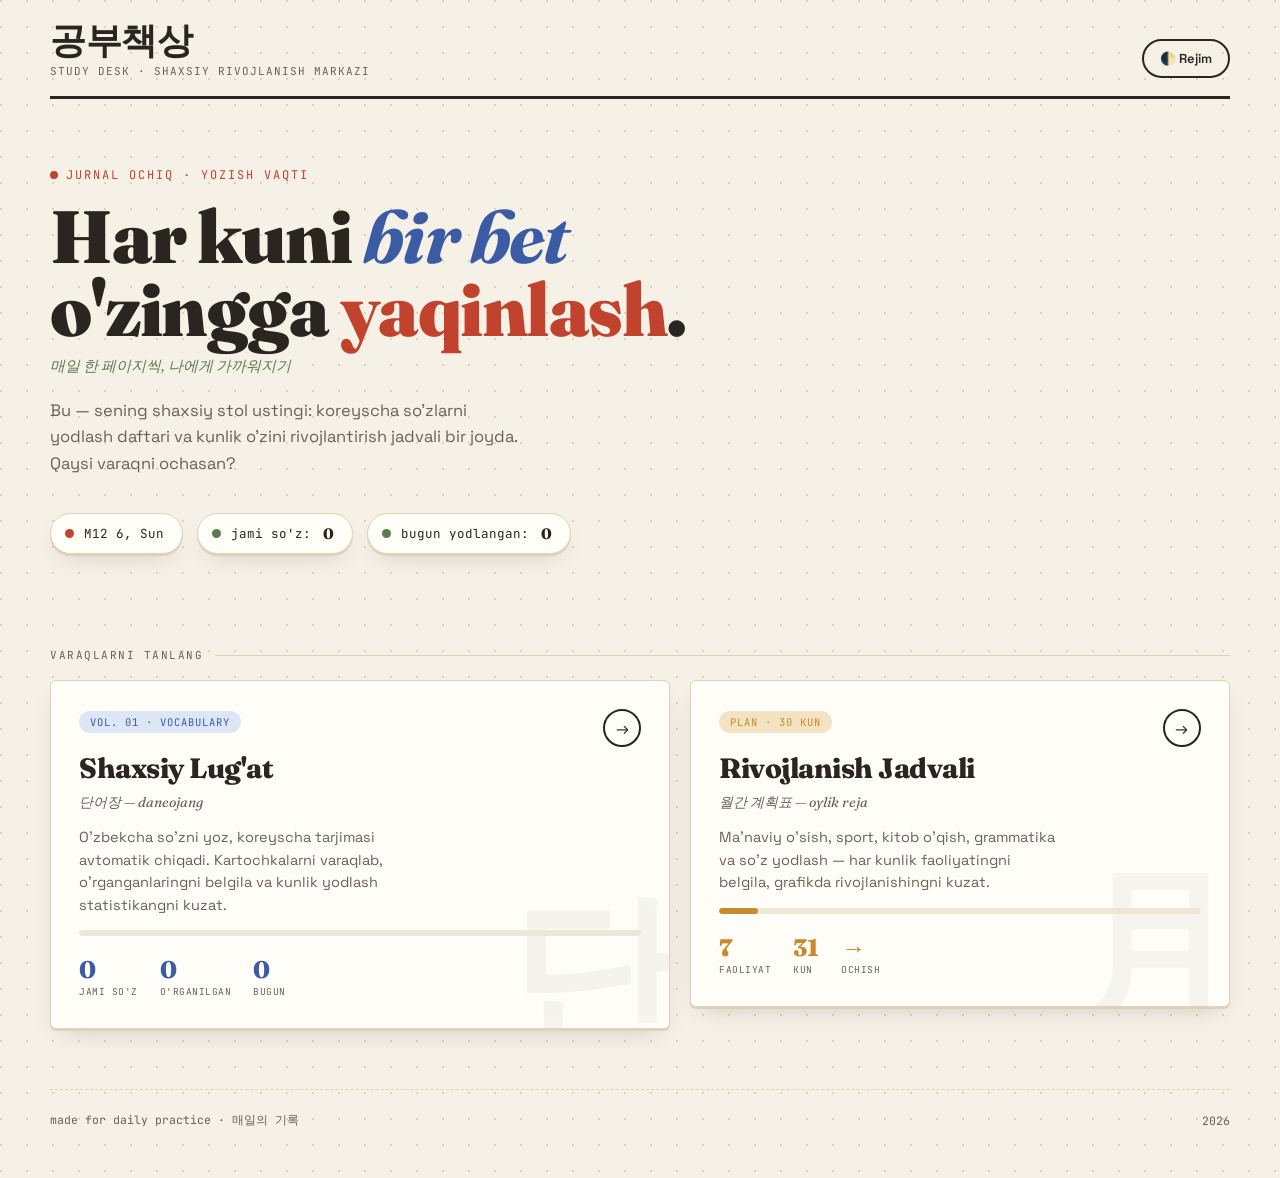
==== commit a97f3a41: "new home page" ====
--- a/index.html
+++ b/index.html
@@ -1,35 +1,658 @@
 <!doctype html>
-<html lang="en">
+<html lang="uz">
   <head>
     <meta charset="UTF-8" />
     <meta name="viewport" content="width=device-width, initial-scale=1.0" />
-    <title>Document</title>
-    <link rel="stylesheet" href="./index.css" />
+    <title>공부책상 — Mening Daftarim</title>
+    <link rel="preconnect" href="https://fonts.googleapis.com" />
+    <link
+      href="https://fonts.googleapis.com/css2?family=Fraunces:opsz,wght@9..144,400;9..144,600;9..144,700;9..144,900&family=Space+Grotesk:wght@400;500;600;700&family=JetBrains+Mono:wght@400;500;700&display=swap"
+      rel="stylesheet"
+    />
+    <style>
+      :root {
+        --paper: #f6f1e7;
+        --paper-deep: #efe7d6;
+        --card: #fffdf8;
+        --ink: #2b2520;
+        --ink-soft: #6b6055;
+        --rule: #ded2b8;
+        --red: #c1432e;
+        --red-soft: #f3ddd6;
+        --blue: #3b5ba5;
+        --blue-soft: #dde6f4;
+        --moss: #5c7a4f;
+        --moss-soft: #e1ead9;
+        --gold: #c98a2c;
+        --gold-soft: #f3e3c2;
+        --shadow-card:
+          0 2px 0 var(--rule), 0 10px 24px -12px rgba(43, 37, 32, 0.25);
+        --radius: 4px;
+      }
+      [data-theme="dark"] {
+        --paper: #1a1611;
+        --paper-deep: #15110d;
+        --card: #221d17;
+        --ink: #ece3d2;
+        --ink-soft: #a89c89;
+        --rule: #3a3025;
+        --red: #e2725a;
+        --red-soft: #3a2420;
+        --blue: #7fa0e0;
+        --blue-soft: #1f2a3d;
+        --moss: #8fb380;
+        --moss-soft: #202a1c;
+        --gold: #e0ad5c;
+        --gold-soft: #332b18;
+        --shadow-card:
+          0 2px 0 var(--rule), 0 10px 24px -12px rgba(0, 0, 0, 0.6);
+      }
+
+      * {
+        box-sizing: border-box;
+        margin: 0;
+        padding: 0;
+      }
+      html {
+        -webkit-tap-highlight-color: transparent;
+      }
+      body {
+        font-family: "Space Grotesk", sans-serif;
+        background: var(--paper);
+        background-image: radial-gradient(
+          circle at 1px 1px,
+          var(--rule) 1px,
+          transparent 0
+        );
+        background-size: 26px 26px;
+        color: var(--ink);
+        min-height: 100vh;
+        transition:
+          background 0.3s,
+          color 0.3s;
+        padding: 22px 18px 50px;
+        overflow-x: hidden;
+      }
+      .wrap {
+        max-width: 1180px;
+        margin: 0 auto;
+      }
+      a {
+        color: inherit;
+        text-decoration: none;
+      }
+
+      ::-webkit-scrollbar {
+        width: 6px;
+        height: 6px;
+      }
+      ::-webkit-scrollbar-track {
+        background: transparent;
+      }
+      ::-webkit-scrollbar-thumb {
+        background: var(--rule);
+        border-radius: 10px;
+      }
+
+      /* ============ MASTHEAD ============ */
+      .masthead {
+        display: flex;
+        justify-content: space-between;
+        align-items: flex-end;
+        flex-wrap: wrap;
+        gap: 14px;
+        padding-bottom: 18px;
+        margin-bottom: 8px;
+        border-bottom: 3px solid var(--ink);
+      }
+      .masthead-title h1 {
+        font-family: "Fraunces", serif;
+        font-weight: 900;
+        font-size: clamp(24px, 4.4vw, 36px);
+        letter-spacing: -0.5px;
+        line-height: 1;
+      }
+      .masthead-sub {
+        font-family: "JetBrains Mono", monospace;
+        font-size: 11px;
+        color: var(--ink-soft);
+        text-transform: uppercase;
+        letter-spacing: 1px;
+        margin-top: 6px;
+        display: block;
+      }
+      .pill-btn {
+        font-family: "Space Grotesk", sans-serif;
+        font-weight: 600;
+        font-size: 13px;
+        padding: 9px 16px;
+        border: 2px solid var(--ink);
+        border-radius: 999px;
+        background: transparent;
+        color: var(--ink);
+        cursor: pointer;
+        transition: all 0.15s ease;
+      }
+      .pill-btn:hover {
+        background: var(--ink);
+        color: var(--paper);
+      }
+      .pill-btn:active {
+        transform: scale(0.95);
+      }
+
+      /* ============ HERO ============ */
+      .hero {
+        padding: 56px 0 40px;
+        position: relative;
+      }
+      .hero-eyebrow {
+        font-family: "JetBrains Mono", monospace;
+        font-size: 12px;
+        text-transform: uppercase;
+        letter-spacing: 2px;
+        color: var(--red);
+        display: inline-flex;
+        align-items: center;
+        gap: 8px;
+        margin-bottom: 18px;
+      }
+      .hero-eyebrow::before {
+        content: "";
+        width: 8px;
+        height: 8px;
+        border-radius: 50%;
+        background: var(--red);
+        display: inline-block;
+        animation: pulse 2s ease-in-out infinite;
+      }
+      @keyframes pulse {
+        0%,
+        100% {
+          opacity: 1;
+        }
+        50% {
+          opacity: 0.35;
+        }
+      }
+      .hero h2 {
+        font-family: "Fraunces", serif;
+        font-weight: 900;
+        font-size: clamp(38px, 8vw, 74px);
+        line-height: 0.98;
+        letter-spacing: -1.5px;
+        max-width: 820px;
+      }
+      .hero h2 .accent {
+        color: var(--blue);
+        font-style: italic;
+        font-weight: 700;
+      }
+      .hero h2 .accent2 {
+        color: var(--red);
+      }
+      .hero-lead {
+        margin-top: 22px;
+        font-size: 16.5px;
+        color: var(--ink-soft);
+        max-width: 480px;
+        line-height: 1.6;
+      }
+      .hero-kr {
+        font-family: "Fraunces", serif;
+        font-style: italic;
+        font-size: 15px;
+        color: var(--moss);
+        margin-top: 10px;
+        display: block;
+      }
+
+      /* ============ TODAY STRIP ============ */
+      .today-strip {
+        display: flex;
+        gap: 14px;
+        margin-top: 36px;
+        flex-wrap: wrap;
+      }
+      .today-pill {
+        background: var(--card);
+        border: 1.5px solid var(--rule);
+        border-radius: 999px;
+        padding: 10px 18px 10px 14px;
+        display: flex;
+        align-items: center;
+        gap: 10px;
+        box-shadow: var(--shadow-card);
+        font-family: "JetBrains Mono", monospace;
+        font-size: 12.5px;
+      }
+      .today-pill .dot {
+        width: 9px;
+        height: 9px;
+        border-radius: 50%;
+        flex-shrink: 0;
+      }
+      .today-pill .dot.red {
+        background: var(--red);
+      }
+      .today-pill .dot.moss {
+        background: var(--moss);
+      }
+      .today-pill b {
+        font-family: "Fraunces", serif;
+        font-size: 15px;
+        font-weight: 800;
+        margin-left: 2px;
+      }
+
+      /* ============ NAV CARDS ============ */
+      .nav-section {
+        margin-top: 54px;
+      }
+      .nav-section-label {
+        font-family: "JetBrains Mono", monospace;
+        font-size: 11px;
+        text-transform: uppercase;
+        letter-spacing: 1.5px;
+        color: var(--ink-soft);
+        margin-bottom: 18px;
+        display: flex;
+        align-items: center;
+        gap: 12px;
+      }
+      .nav-section-label::after {
+        content: "";
+        flex: 1;
+        height: 1px;
+        background: var(--rule);
+      }
+
+      .nav-grid {
+        display: grid;
+        grid-template-columns: 1.15fr 1fr;
+        gap: 20px;
+      }
+
+      .nav-card {
+        position: relative;
+        background: var(--card);
+        border: 1.5px solid var(--rule);
+        border-radius: 6px;
+        box-shadow: var(--shadow-card);
+        padding: 30px 28px;
+        overflow: hidden;
+        display: flex;
+        flex-direction: column;
+        min-height: 280px;
+        transition:
+          transform 0.22s cubic-bezier(0.2, 0.8, 0.2, 1),
+          box-shadow 0.22s ease;
+        cursor: pointer;
+      }
+      .nav-card:hover {
+        transform: translateY(-5px);
+        box-shadow:
+          0 2px 0 var(--rule),
+          0 22px 40px -16px rgba(43, 37, 32, 0.3);
+      }
+      .nav-card:active {
+        transform: translateY(-2px) scale(0.99);
+      }
+
+      .nav-card-tag {
+        font-family: "JetBrains Mono", monospace;
+        font-size: 10.5px;
+        text-transform: uppercase;
+        letter-spacing: 1px;
+        padding: 4px 11px;
+        border-radius: 999px;
+        display: inline-flex;
+        align-self: flex-start;
+        margin-bottom: 18px;
+      }
+      .nav-card.primary .nav-card-tag {
+        background: var(--blue-soft);
+        color: var(--blue);
+      }
+      .nav-card.secondary .nav-card-tag {
+        background: var(--gold-soft);
+        color: var(--gold);
+      }
+
+      .nav-card-glyph {
+        position: absolute;
+        right: -10px;
+        bottom: -28px;
+        font-family: "Fraunces", serif;
+        font-weight: 900;
+        font-size: 170px;
+        color: var(--ink);
+        opacity: 0.04;
+        line-height: 1;
+        user-select: none;
+        pointer-events: none;
+      }
+
+      .nav-card h3 {
+        font-family: "Fraunces", serif;
+        font-weight: 800;
+        font-size: 28px;
+        letter-spacing: -0.5px;
+        margin-bottom: 8px;
+        position: relative;
+        z-index: 1;
+      }
+      .nav-card .kr-name {
+        font-family: "Fraunces", serif;
+        font-style: italic;
+        font-weight: 400;
+        color: var(--ink-soft);
+        font-size: 14px;
+        margin-bottom: 14px;
+      }
+      .nav-card p.desc {
+        color: var(--ink-soft);
+        font-size: 14.5px;
+        line-height: 1.55;
+        max-width: 340px;
+        position: relative;
+        z-index: 1;
+      }
+
+      .nav-card-stats {
+        display: flex;
+        gap: 22px;
+        margin-top: auto;
+        padding-top: 22px;
+        position: relative;
+        z-index: 1;
+      }
+      .nav-card-stats .item .v {
+        font-family: "Fraunces", serif;
+        font-weight: 800;
+        font-size: 24px;
+        line-height: 1;
+      }
+      .nav-card-stats .item .l {
+        font-family: "JetBrains Mono", monospace;
+        font-size: 9.5px;
+        text-transform: uppercase;
+        color: var(--ink-soft);
+        letter-spacing: 0.5px;
+        margin-top: 3px;
+      }
+      .nav-card.primary .v {
+        color: var(--blue);
+      }
+      .nav-card.secondary .v {
+        color: var(--gold);
+      }
+
+      .nav-card-go {
+        position: absolute;
+        top: 28px;
+        right: 28px;
+        width: 38px;
+        height: 38px;
+        border-radius: 50%;
+        border: 2px solid var(--ink);
+        display: flex;
+        align-items: center;
+        justify-content: center;
+        font-size: 16px;
+        transition:
+          transform 0.22s ease,
+          background 0.15s ease;
+        z-index: 2;
+      }
+      .nav-card:hover .nav-card-go {
+        transform: rotate(45deg);
+        background: var(--ink);
+        color: var(--paper);
+      }
+
+      /* progress bar mini */
+      .mini-progress {
+        margin-top: 14px;
+        height: 6px;
+        border-radius: 999px;
+        background: var(--paper-deep);
+        overflow: hidden;
+        position: relative;
+        z-index: 1;
+      }
+      .mini-progress > span {
+        display: block;
+        height: 100%;
+        border-radius: 999px;
+        background: var(--blue);
+        transition: width 0.6s cubic-bezier(0.2, 0.8, 0.2, 1);
+      }
+      .nav-card.secondary .mini-progress > span {
+        background: var(--gold);
+      }
+
+      /* ============ FOOTER NOTE ============ */
+      .footnote {
+        margin-top: 60px;
+        padding-top: 22px;
+        border-top: 1.5px dashed var(--rule);
+        display: flex;
+        justify-content: space-between;
+        align-items: center;
+        flex-wrap: wrap;
+        gap: 10px;
+        font-family: "JetBrains Mono", monospace;
+        font-size: 11.5px;
+        color: var(--ink-soft);
+      }
+
+      /* ============ RESPONSIVE ============ */
+      @media (max-width: 860px) {
+        .nav-grid {
+          grid-template-columns: 1fr;
+        }
+        .hero {
+          padding: 40px 0 28px;
+        }
+      }
+      @media (max-width: 520px) {
+        body {
+          padding: 14px 12px 40px;
+        }
+        .masthead-title h1 {
+          font-size: 21px;
+        }
+        .hero h2 {
+          font-size: 36px;
+        }
+        .nav-card {
+          padding: 24px 20px;
+          min-height: 240px;
+        }
+        .nav-card h3 {
+          font-size: 23px;
+        }
+        .nav-card-glyph {
+          font-size: 120px;
+        }
+        .today-strip {
+          gap: 10px;
+        }
+        .today-pill {
+          font-size: 11px;
+          padding: 8px 14px 8px 12px;
+        }
+      }
+
+      @media (prefers-reduced-motion: reduce) {
+        * {
+          animation: none !important;
+          transition: none !important;
+        }
+      }
+    </style>
   </head>
   <body>
-    <section class="home">
+    <div class="wrap">
+      <!-- MASTHEAD -->
+      <div class="masthead">
+        <div>
+          <div class="masthead-title"><h1>공부책상</h1></div>
+          <span class="masthead-sub"
+            >study desk · shaxsiy rivojlanish markazi</span
+          >
+        </div>
+        <button class="pill-btn" onclick="toggleTheme()">🌓 Rejim</button>
+      </div>
+
+      <!-- HERO -->
       <div class="hero">
-        <h1>Koreys Tili Shaxsiy Paneli</h1>
-        <p>Bilim • Intizom • Natija</p>
+        <span class="hero-eyebrow">jurnal ochiq · yozish vaqti</span>
+        <h2>
+          Har kuni <span class="accent">bir bet</span><br />
+          o'zingga <span class="accent2">yaqinlash</span>.
+        </h2>
+        <span class="hero-kr">매일 한 페이지씩, 나에게 가까워지기</span>
+        <p class="hero-lead">
+          Bu — sening shaxsiy stol ustingi: koreyscha so'zlarni yodlash daftari
+          va kunlik o'zini rivojlantirish jadvali bir joyda. Qaysi varaqni
+          ochasan?
+        </p>
+
+        <div class="today-strip">
+          <div class="today-pill">
+            <span class="dot red"></span>
+            <span id="today-date">—</span>
+          </div>
+          <div class="today-pill">
+            <span class="dot moss"></span>
+            jami so'z: <b id="hp-total">0</b>
+          </div>
+          <div class="today-pill">
+            <span class="dot moss"></span>
+            bugun yodlangan: <b id="hp-daily">0</b>
+          </div>
+        </div>
       </div>
 
-      <div class="cards">
-        <a href="./lugat.html" class="card">
-          <div class="icon">📚</div>
-          <h2>Lug'at Ustaxonasi</h2>
-          <p>
-            So'zlarni qo'shish, tahrirlash va yodlash jarayonini boshqarish.
-          </p>
-          <button>Kirish</button>
-        </a>
-
-        <a href="./reja.html" class="card">
-          <div class="icon">📊</div>
-          <h2>Taraqqiyot Xaritasi</h2>
-          <p>Kunlik odatlar va rivojlanish natijalarini kuzatib boring.</p>
-          <button>Kirish</button>
-        </a>
+      <!-- NAV -->
+      <div class="nav-section">
+        <div class="nav-section-label">varaqlarni tanlang</div>
+        <div class="nav-grid">
+          <a href="./lugat.html">
+            <div class="nav-card primary">
+              <span class="nav-card-glyph">단</span>
+              <div class="nav-card-go">→</div>
+              <span class="nav-card-tag">vol. 01 · vocabulary</span>
+              <h3>Shaxsiy Lug'at</h3>
+              <div class="kr-name">단어장 — daneojang</div>
+              <p class="desc">
+                O'zbekcha so'zni yoz, koreyscha tarjimasi avtomatik chiqadi.
+                Kartochkalarni varaqlab, o'rganganlaringni belgila va kunlik
+                yodlash statistikangni kuzat.
+              </p>
+              <div class="mini-progress">
+                <span id="bar-lugat" style="width: 0%"></span>
+              </div>
+              <div class="nav-card-stats">
+                <div class="item">
+                  <div class="v" id="card-total">0</div>
+                  <div class="l">jami so'z</div>
+                </div>
+                <div class="item">
+                  <div class="v" id="card-learned">0</div>
+                  <div class="l">o'rganilgan</div>
+                </div>
+                <div class="item">
+                  <div class="v" id="card-daily">0</div>
+                  <div class="l">bugun</div>
+                </div>
+              </div>
+            </div>
+          </a>
+
+          <a href="./jadval.html">
+            <div class="nav-card secondary">
+              <span class="nav-card-glyph">月</span>
+              <div class="nav-card-go">→</div>
+              <span class="nav-card-tag">plan · 30 kun</span>
+              <h3>Rivojlanish Jadvali</h3>
+              <div class="kr-name">월간 계획표 — oylik reja</div>
+              <p class="desc">
+                Ma'naviy o'sish, sport, kitob o'qish, grammatika va so'z yodlash
+                — har kunlik faoliyatingni belgila, grafikda rivojlanishingni
+                kuzat.
+              </p>
+              <div class="mini-progress"><span style="width: 8%"></span></div>
+              <div class="nav-card-stats">
+                <div class="item">
+                  <div class="v">7</div>
+                  <div class="l">faoliyat</div>
+                </div>
+                <div class="item">
+                  <div class="v">31</div>
+                  <div class="l">kun</div>
+                </div>
+                <div class="item">
+                  <div class="v">→</div>
+                  <div class="l">ochish</div>
+                </div>
+              </div>
+            </div>
+          </a>
+        </div>
       </div>
-    </section>
+
+      <div class="footnote">
+        <span>made for daily practice · 매일의 기록</span>
+        <span id="footer-date">2026</span>
+      </div>
+    </div>
+
+    <script>
+      let theme = localStorage.getItem("theme2") || "light";
+      function setTheme(t) {
+        theme = t;
+        document.documentElement.setAttribute("data-theme", t);
+        localStorage.setItem("theme2", t);
+      }
+      function toggleTheme() {
+        setTheme(theme === "light" ? "dark" : "light");
+      }
+      if (theme === "dark")
+        document.documentElement.setAttribute("data-theme", "dark");
+
+      // Pull live stats from the lug'at localStorage keys (same-origin shared storage)
+      function loadStats() {
+        const words = JSON.parse(localStorage.getItem("myWords2")) || [];
+        let dailyCount = parseInt(localStorage.getItem("dailyCount2")) || 0;
+        const dailyDate = localStorage.getItem("dailyDate2") || "";
+        const today = new Date().toDateString();
+        if (dailyDate !== today) dailyCount = 0;
+
+        const total = words.length;
+        const learned = words.filter((w) => w.done).length;
+        const pct = total > 0 ? Math.round((learned / total) * 100) : 0;
+
+        document.getElementById("hp-total").textContent = total;
+        document.getElementById("hp-daily").textContent = dailyCount;
+        document.getElementById("card-total").textContent = total;
+        document.getElementById("card-learned").textContent = learned;
+        document.getElementById("card-daily").textContent = dailyCount;
+        document.getElementById("bar-lugat").style.width = pct + "%";
+      }
+
+      const now = new Date();
+      document.getElementById("today-date").textContent =
+        now.toLocaleDateString("uz-UZ", {
+          weekday: "long",
+          day: "numeric",
+          month: "long",
+        });
+      document.getElementById("footer-date").textContent = now.getFullYear();
+
+      loadStats();
+    </script>
   </body>
 </html>
